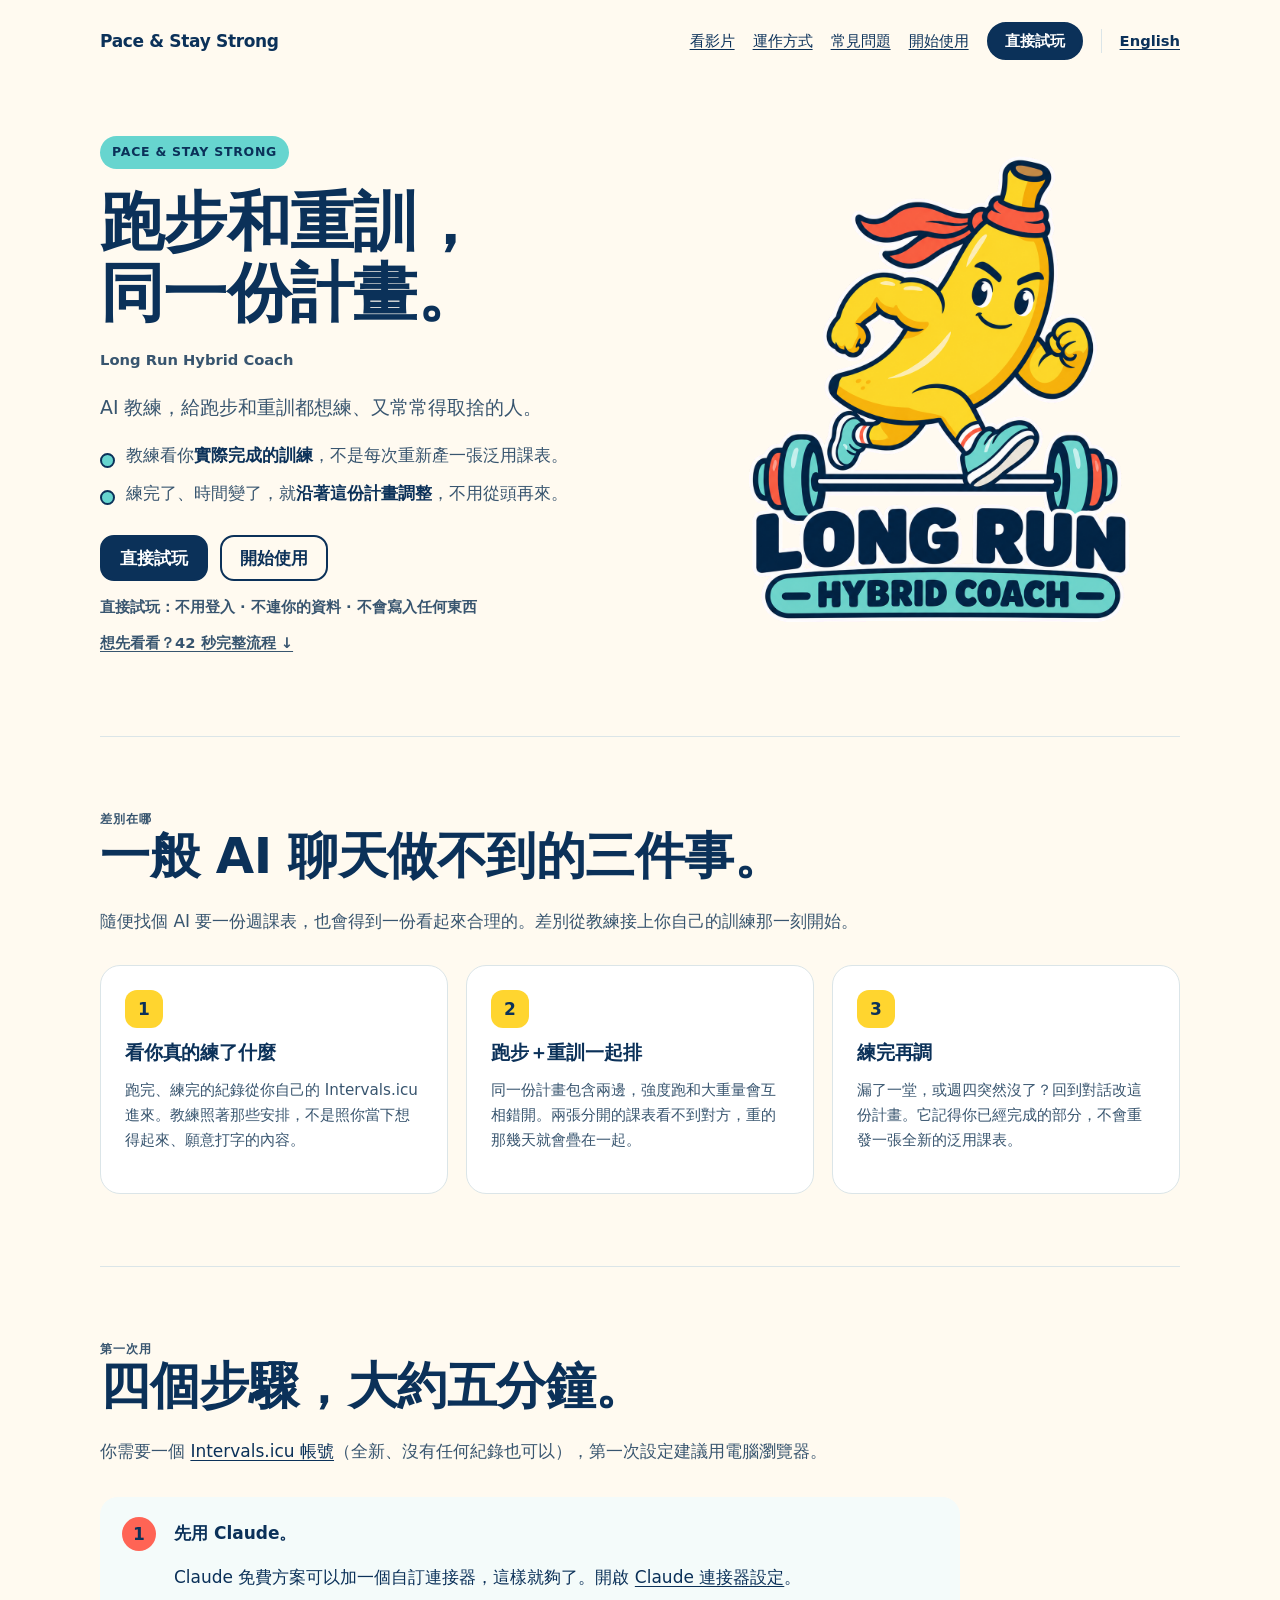
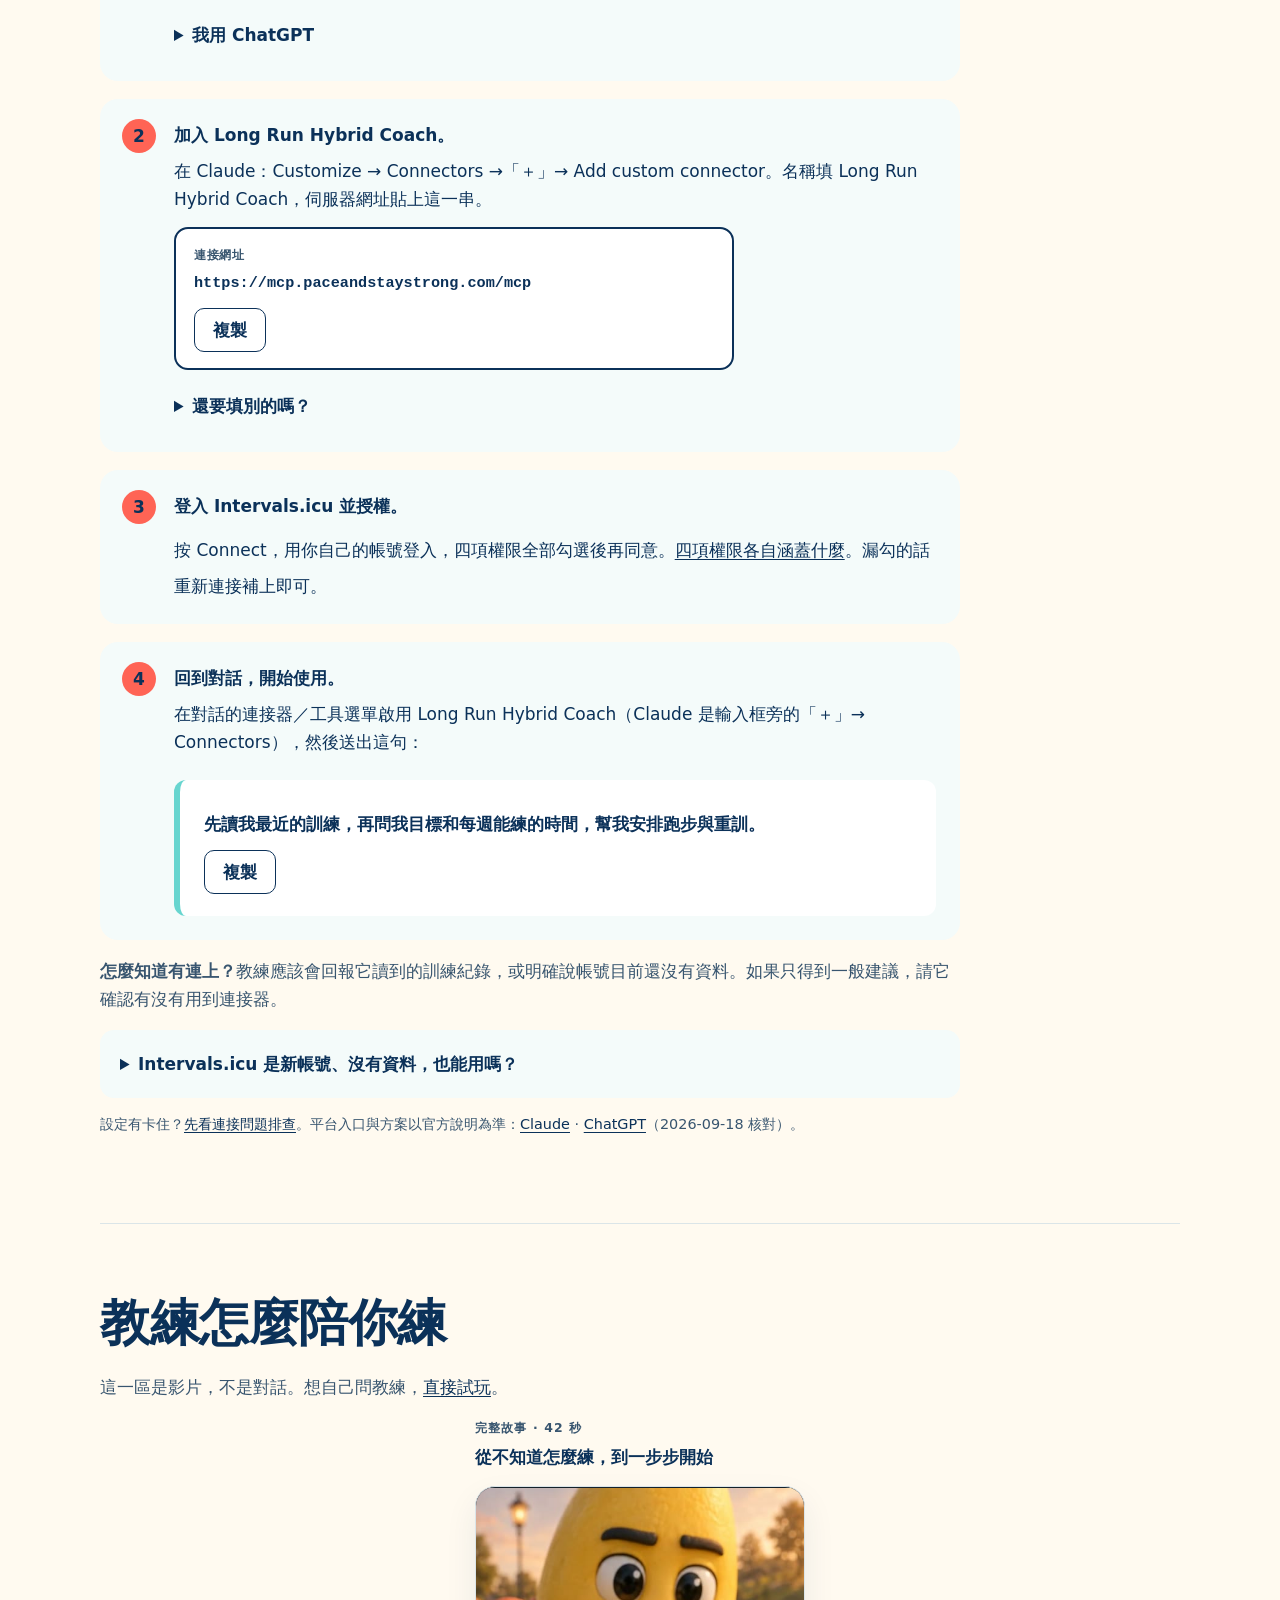
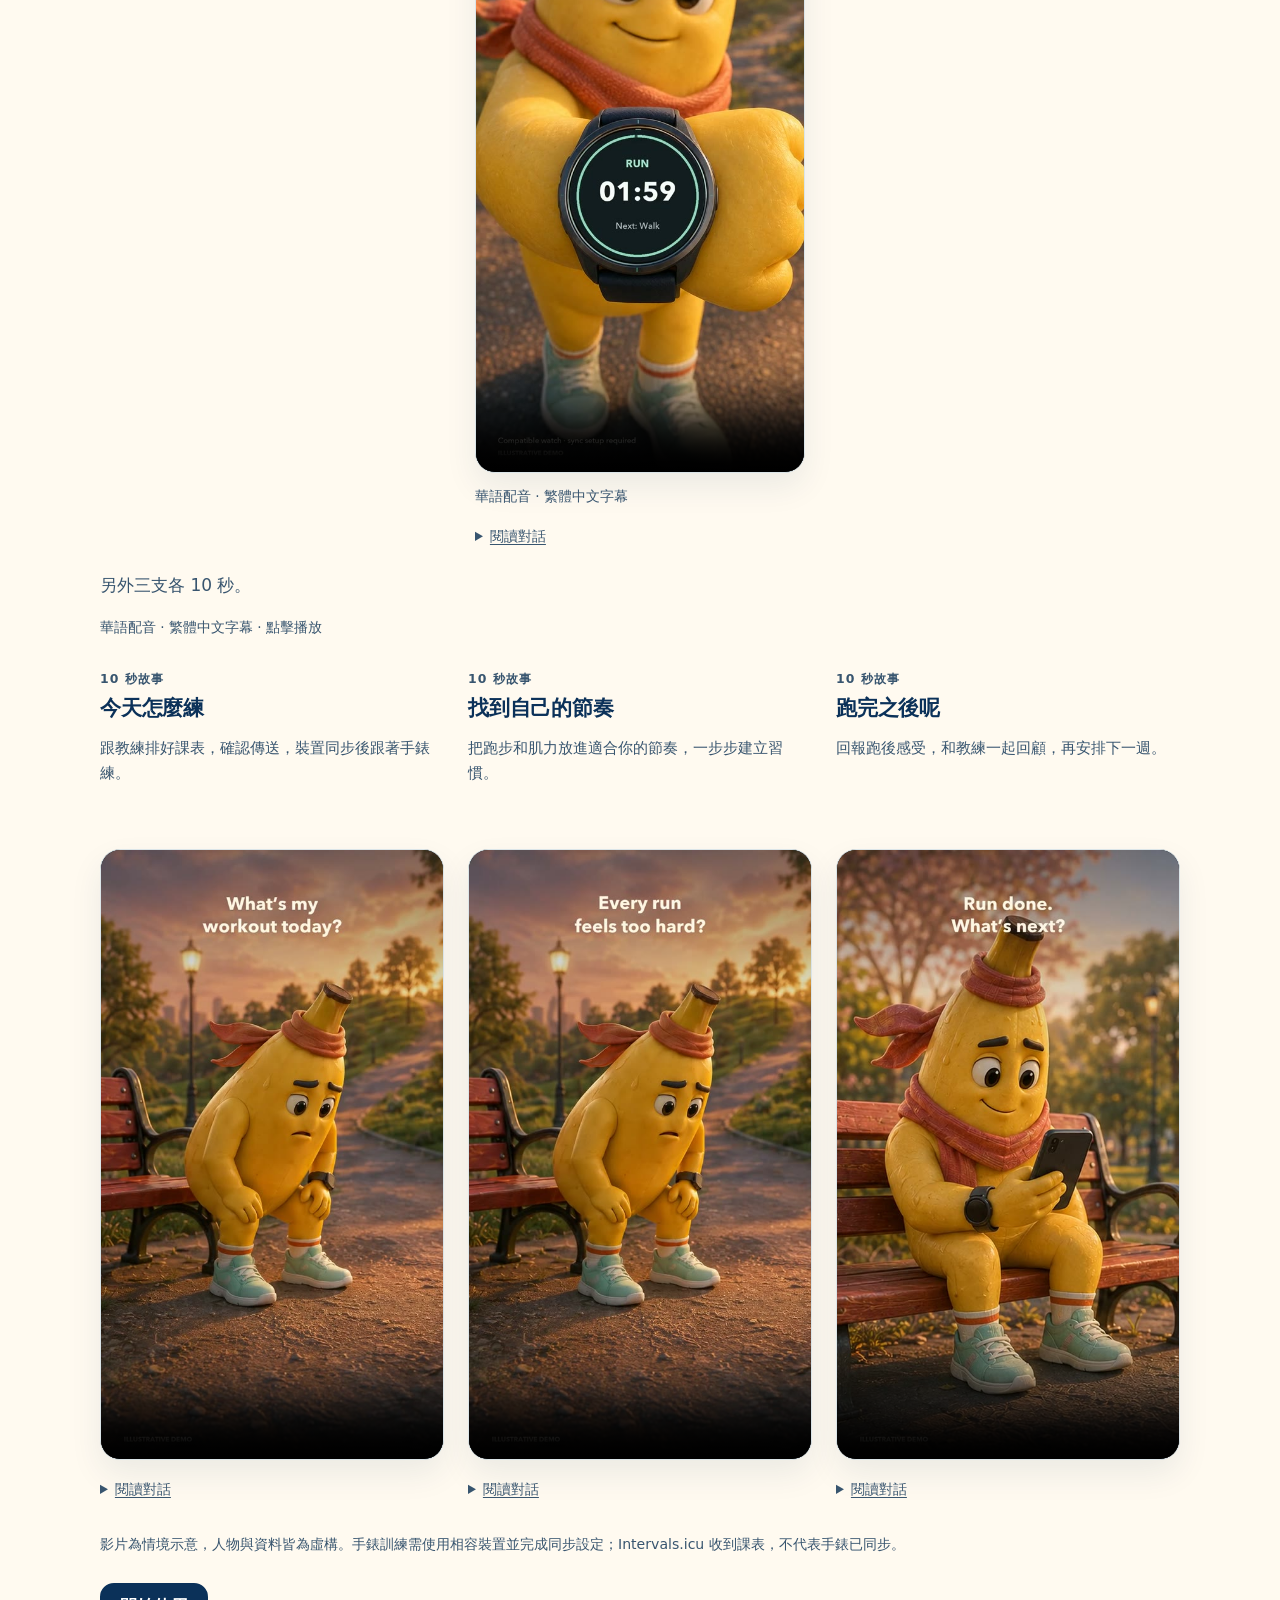
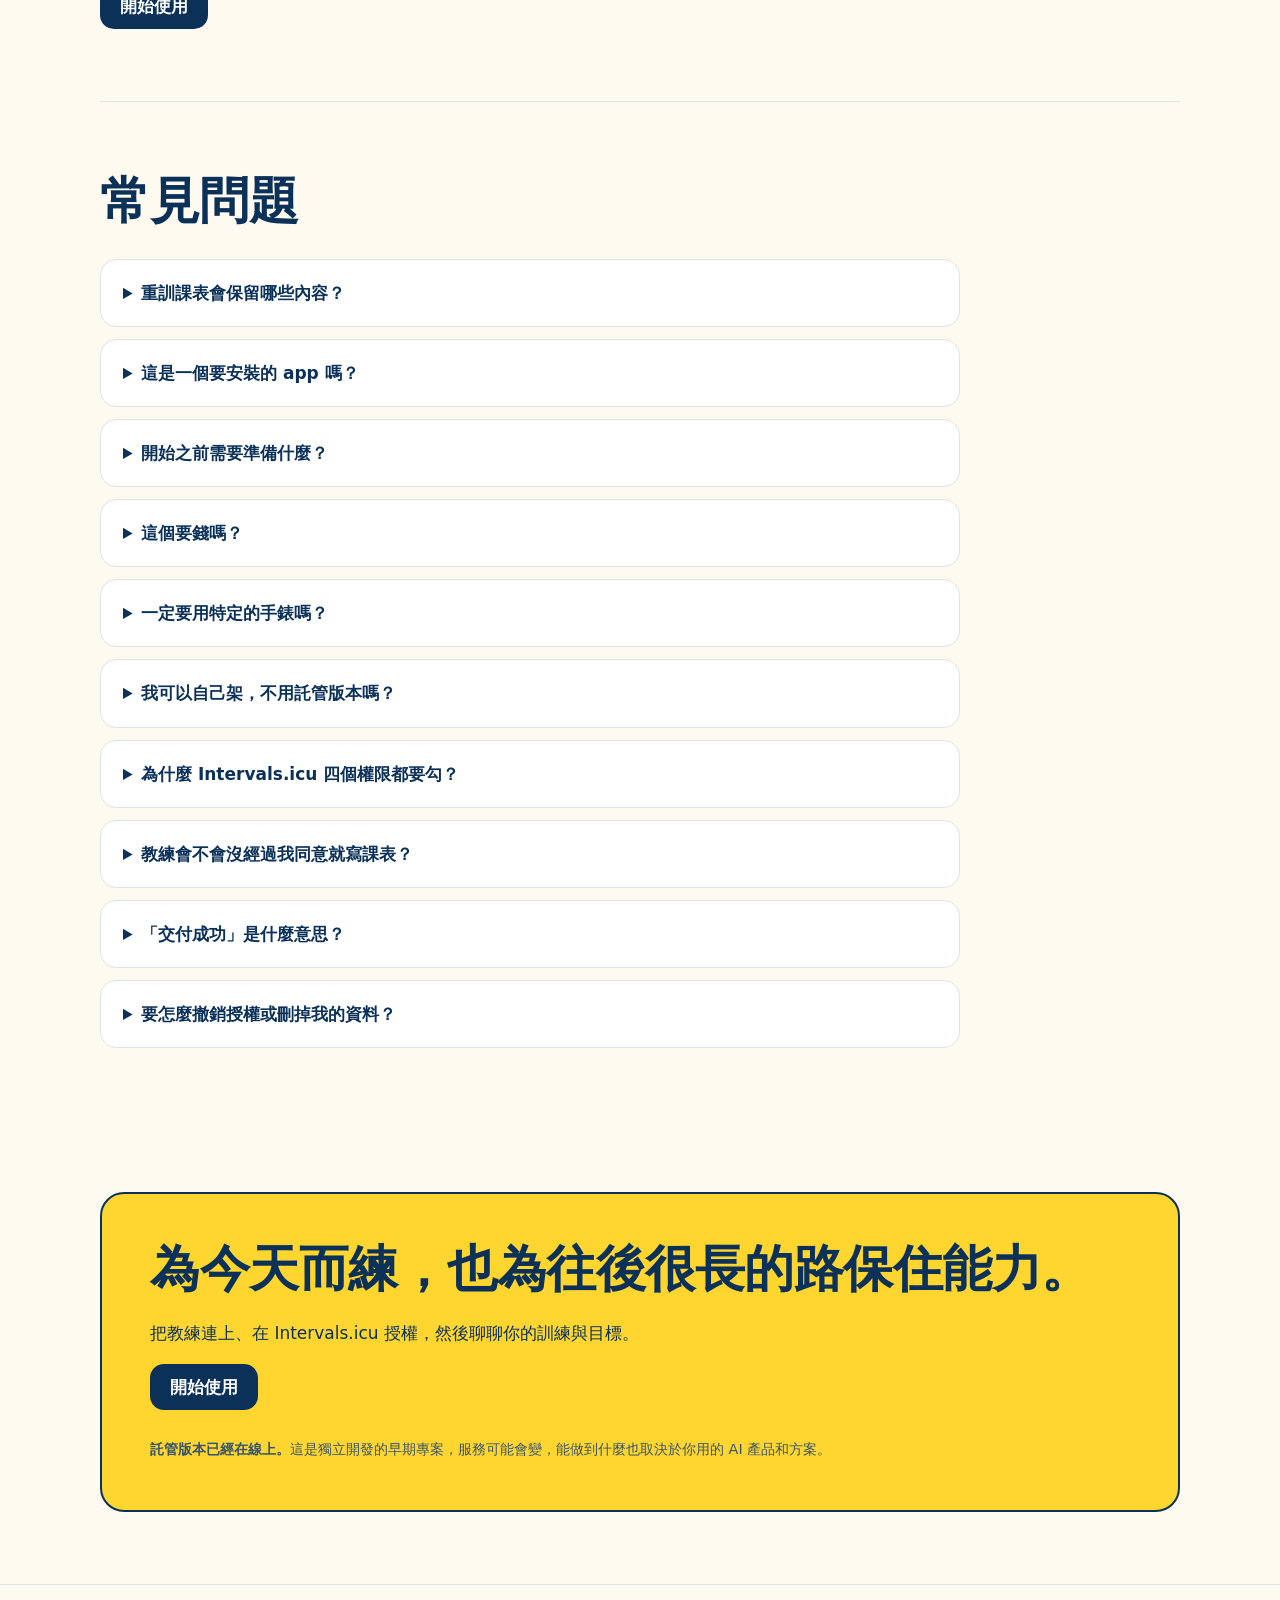
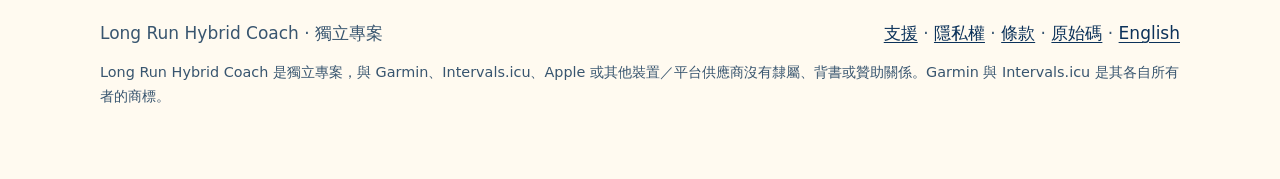
==== zh/index.html @ d611da2a "Put back the three things the trim took out, and stop the h2 echoing the h1 From an independent revi" ====
<!doctype html>
<html lang="zh-Hant">
<head>
  <meta charset="utf-8">
  <meta name="viewport" content="width=device-width, initial-scale=1">
  <title>Long Run Hybrid Coach — 跑步與重訓，練得久一點</title>
  <meta name="description" content="跑步和重訓排在同一份計畫裡，教練看你實際完成的訓練，練完再一起調整。不用登入、不連你的資料，先直接試玩。">
  <meta property="og:title" content="Long Run Hybrid Coach — 跑步＋重訓的自適應 AI 教練">
  <meta property="og:description" content="跑步和重訓排在同一份計畫裡，教練看你實際完成的訓練，練完再一起調整。不用登入、不連你的資料，先直接試玩。">
  <meta property="og:url" content="https://paceandstaystrong.com/zh/">
  <meta property="og:image" content="https://paceandstaystrong.com/assets/long-run-hybrid-coach-logo.png">
  <link rel="alternate" hreflang="zh-Hant" href="https://paceandstaystrong.com/zh/">
  <link rel="alternate" hreflang="en" href="https://paceandstaystrong.com/">
  <link rel="alternate" hreflang="x-default" href="https://paceandstaystrong.com/">
  <link rel="stylesheet" href="../assets/styles.css?v=first-visit-20260917">
  <script src="../assets/media.js" defer></script>
  <script src="../assets/onboarding.js" defer></script>
</head>
<body>
  <div class="wrap">
    <nav class="site-nav" aria-label="主要導覽">
      <a class="brand" href="index.html">Pace &amp; Stay Strong</a>
      <div class="nav-links">
        <a href="#films">看影片</a>
        <a href="#how-it-works">運作方式</a>
        <a href="#what-you-connect">常見問題</a>
        <a href="#setup">開始使用</a>
        <a class="nav-cta" href="demo.html">直接試玩</a>
        <a class="nav-lang" href="../index.html" hreflang="en" lang="en">English</a>
      </div>
    </nav>

    <main>
      <div class="hero">
        <div>
          <span class="eyebrow">Pace &amp; Stay Strong</span>
          <h1>跑步和重訓，<br>同一份計畫。</h1>
          <p class="product-name">Long Run Hybrid Coach</p>
          <p class="lede">AI 教練，給跑步和重訓都想練、又常常得取捨的人。</p>
          <ul class="value-points">
            <li>教練看你<strong>實際完成的訓練</strong>，不是每次重新產一張泛用課表。</li>
            <li>練完了、時間變了，就<strong>沿著這份計畫調整</strong>，不用從頭再來。</li>
          </ul>
          <div class="actions">
            <a class="button" href="demo.html">直接試玩</a>
            <a class="button secondary" href="#setup">開始使用</a>
          </div>
          <p class="trust-line">直接試玩：不用登入 · 不連你的資料 · 不會寫入任何東西</p>
          <p class="button-note"><a class="text-link" href="#full-story">想先看看？42 秒完整流程 ↓</a></p>
        </div>
        <div class="hero-art">
          <img class="hero-logo" src="../assets/long-run-hybrid-coach-logo.png?v=transparent-20260814" width="520" alt="Long Run Hybrid Coach 香蕉運動員標誌">
        </div>
      </div>

      <section id="how-it-works" aria-labelledby="how-title">
        <span class="page-kicker">差別在哪</span>
        <h2 id="how-title">一般 AI 聊天做不到的三件事。</h2>
        <p class="section-copy" id="one-plan">隨便找個 AI 要一份週課表，也會得到一份看起來合理的。差別從教練接上你自己的訓練那一刻開始。</p>
        <div class="grid routine-grid">
          <article class="card"><div class="card-mark">1</div><h3>看你真的練了什麼</h3><p>跑完、練完的紀錄從你自己的 Intervals.icu 進來。教練照著那些安排，不是照你當下想得起來、願意打字的內容。</p></article>
          <article class="card"><div class="card-mark">2</div><h3>跑步＋重訓一起排</h3><p>同一份計畫包含兩邊，強度跑和大重量會互相錯開。兩張分開的課表看不到對方，重的那幾天就會疊在一起。</p></article>
          <article class="card"><div class="card-mark">3</div><h3>練完再調</h3><p>漏了一堂，或週四突然沒了？回到對話改這份計畫。它記得你已經完成的部分，不會重發一張全新的泛用課表。</p></article>
        </div>
      </section>

      <section id="setup" aria-labelledby="setup-title">
        <span class="page-kicker">第一次用</span>
        <h2 id="setup-title">四個步驟，大約五分鐘。</h2>
        <p class="section-copy">你需要一個 <a href="https://intervals.icu">Intervals.icu 帳號</a>（全新、沒有任何紀錄也可以），第一次設定建議用電腦瀏覽器。</p>
        <ol class="steps setup-steps" role="list">
          <li class="step" id="client-options"><strong>先用 Claude。</strong>
            <p>Claude 免費方案可以加一個自訂連接器，這樣就夠了。開啟 <a href="https://claude.ai/customize/connectors">Claude 連接器設定</a>。</p>
            <details class="setup-detail"><summary>我用 ChatGPT</summary><p>完整教練流程目前需要 Business、Enterprise 或 Edu 網頁版，而且工作區要開放自訂 MCP 讀寫。請依 <a href="https://help.openai.com/en/articles/12584461-developer-mode-and-mcp-apps-in-chatgpt">ChatGPT 官方設定說明</a>，透過 Apps／developer mode 新增自訂 app。只有讀取權限無法儲存計畫或傳送課表，個人方案請先用 Claude。</p></details>
          </li>
          <li class="step"><strong>加入 Long Run Hybrid Coach。</strong>
            <p>在 Claude：Customize → Connectors →「＋」→ Add custom connector。名稱填 Long Run Hybrid Coach，伺服器網址貼上這一串。</p>
            <div class="connector-address">
              <span>連接網址</span>
              <code id="connection-url">https://mcp.paceandstaystrong.com/mcp</code>
              <button type="button" class="copy-button" data-copy="connection-url" aria-label="複製連接網址" hidden>複製</button><span class="copy-status" role="status" aria-live="polite"></span>
            </div>
            <details class="setup-detail"><summary>還要填別的嗎？</summary><p>不用。沒有 API key，也不需要填 OAuth 憑證，就只有這串網址。團隊帳號可能要管理員先開放自訂連接器，選項才會出現。</p></details>
          </li>
          <li class="step"><strong>登入 Intervals.icu 並授權。</strong>
            <p>按 Connect，用你自己的帳號登入，四項權限全部勾選後再同意。<a href="#permissions">四項權限各自涵蓋什麼</a>。漏勾的話重新連接補上即可。</p>
          </li>
          <li class="step"><strong>回到對話，開始使用。</strong>
            <p>在對話的連接器／工具選單啟用 Long Run Hybrid Coach（Claude 是輸入框旁的「＋」→ Connectors），然後送出這句：</p>
            <div class="first-message"><p id="first-prompt">先讀我最近的訓練，再問我目標和每週能練的時間，幫我安排跑步與重訓。</p><button type="button" class="copy-button" data-copy="first-prompt" aria-label="複製第一句對話" hidden>複製</button><span class="copy-status" role="status" aria-live="polite"></span></div>
          </li>
        </ol>
        <p class="setup-success"><strong>怎麼知道有連上？</strong>教練應該會回報它讀到的訓練紀錄，或明確說帳號目前還沒有資料。如果只得到一般建議，請它確認有沒有用到連接器。</p>
        <details class="setup-detail empty-account" id="empty-account"><summary>Intervals.icu 是新帳號、沒有資料，也能用嗎？</summary><p>可以。先告訴教練你最近怎麼練、每週有多少時間和想達成什麼，不必先補齊歷史資料。</p><p>之後可在 Intervals.icu 的 Settings 連接支援的裝置或 app。歷史資料能補多少取決於來源；確認紀錄出現在 Intervals.icu 後，再請教練重新讀取。</p></details>
        <p class="fine">設定有卡住？<a href="support.html#connection-help">先看連接問題排查</a>。平台入口與方案以官方說明為準：<a href="https://support.claude.com/en/articles/11175166-get-started-with-custom-connectors-using-remote-mcp">Claude</a> · <a href="https://help.openai.com/en/articles/12584461-developer-mode-and-mcp-apps-in-chatgpt">ChatGPT</a>（2026-09-18 核對）。</p>
      </section>

      <section id="films" aria-labelledby="films-title">
        <h2 id="films-title">教練怎麼陪你練</h2>
        <p class="section-copy">這一區是影片，不是對話。想自己問教練，<a href="demo.html">直接試玩</a>。</p>
        <figure class="hero-film" id="full-story">
          <figcaption><span class="page-kicker">完整故事 · 42 秒</span><strong>從不知道怎麼練，到一步步開始</strong></figcaption>
          <video class="film-player" controls playsinline preload="none" poster="../assets/films/full-story-v1.jpg" width="720" height="1280" aria-label="從不知道怎麼練，到一步步開始">
              <source src="../assets/films/full-story-v1.mp4" type="video/mp4">
              <track kind="captions" src="../assets/films/full-story-v1.en.vtt" srclang="en" label="English">
              <track kind="captions" src="../assets/films/full-story-v1.zh-Hant.vtt" srclang="zh-Hant" label="繁體中文" default>
              <a href="../assets/films/full-story-v1.mp4">下載影片</a>
            </video>
          <p class="film-language">華語配音 · 繁體中文字幕</p>
          <details class="film-transcript"><summary>閱讀對話</summary><ol><li>每次都跑到好累，還是不知道怎麼練。</li><li>我一週能練四天，可以幫我安排嗎？</li><li>可以。參考你最近的訓練，把跑步和肌力搭配好。</li><li>好，幫我存起來。</li><li>存好了。這三堂跑步課，要傳送嗎？</li><li>好，傳送。</li><li>今天，就跟著手錶練。</li><li>這次跑完，還有餘力。</li><li>很好，我們看看下週怎麼調整。</li></ol></details>
        </figure>
        <p class="section-copy">另外三支各 10 秒。</p>
        <p class="film-language">華語配音 · 繁體中文字幕 · 點擊播放</p>
        <div class="film-grid">
          <article class="film-card" aria-labelledby="film-a-title">
            <div class="film-card-heading"><span class="page-kicker">10 秒故事</span><h3 id="film-a-title">今天怎麼練</h3><p>跟教練排好課表，確認傳送，裝置同步後跟著手錶練。</p></div>
            <video class="film-player" controls playsinline preload="none" poster="../assets/films/short-a-v1.jpg" width="720" height="1280" aria-label="今天怎麼練">
              <source src="../assets/films/short-a-v1.mp4" type="video/mp4">
              <track kind="captions" src="../assets/films/short-a-v1.en.vtt" srclang="en" label="English">
              <track kind="captions" src="../assets/films/short-a-v1.zh-Hant.vtt" srclang="zh-Hant" label="繁體中文" default>
              <a href="../assets/films/short-a-v1.mp4">下載影片</a>
            </video>
            <details class="film-transcript"><summary>閱讀對話</summary><ol><li>今天怎麼練？</li><li>我幫你排，跟著手錶練。</li></ol></details>
          </article>
          <article class="film-card" aria-labelledby="film-b-title">
            <div class="film-card-heading"><span class="page-kicker">10 秒故事</span><h3 id="film-b-title">找到自己的節奏</h3><p>把跑步和肌力放進適合你的節奏，一步步建立習慣。</p></div>
            <video class="film-player" controls playsinline preload="none" poster="../assets/films/short-b-v1.jpg" width="720" height="1280" aria-label="找到自己的節奏">
              <source src="../assets/films/short-b-v1.mp4" type="video/mp4">
              <track kind="captions" src="../assets/films/short-b-v1.en.vtt" srclang="en" label="English">
              <track kind="captions" src="../assets/films/short-b-v1.zh-Hant.vtt" srclang="zh-Hant" label="繁體中文" default>
              <a href="../assets/films/short-b-v1.mp4">下載影片</a>
            </video>
            <details class="film-transcript"><summary>閱讀對話</summary><ol><li>每次都跑得好累。</li><li>先找到你的節奏，一步步來。</li></ol></details>
          </article>
          <article class="film-card" aria-labelledby="film-c-title">
            <div class="film-card-heading"><span class="page-kicker">10 秒故事</span><h3 id="film-c-title">跑完之後呢</h3><p>回報跑後感受，和教練一起回顧，再安排下一週。</p></div>
            <video class="film-player" controls playsinline preload="none" poster="../assets/films/short-c-v1.jpg" width="720" height="1280" aria-label="跑完之後呢">
              <source src="../assets/films/short-c-v1.mp4" type="video/mp4">
              <track kind="captions" src="../assets/films/short-c-v1.en.vtt" srclang="en" label="English">
              <track kind="captions" src="../assets/films/short-c-v1.zh-Hant.vtt" srclang="zh-Hant" label="繁體中文" default>
              <a href="../assets/films/short-c-v1.mp4">下載影片</a>
            </video>
            <details class="film-transcript"><summary>閱讀對話</summary><ol><li>跑完了，接下來呢？</li><li>一起回顧，再安排下一週。</li></ol></details>
          </article>
        </div>
        <p class="film-note">影片為情境示意，人物與資料皆為虛構。手錶訓練需使用相容裝置並完成同步設定；Intervals.icu 收到課表，不代表手錶已同步。</p>
        <a class="button" href="#setup">開始使用</a>
      </section>

      <section id="what-you-connect" aria-labelledby="connect-title">
        <h2 id="connect-title">常見問題</h2>
        <div class="faq-list">
          <details><summary>重訓課表會保留哪些內容？</summary><p>計畫可保留動作、組數、次數與重量，之後可在對話裡請教練讀回。Intervals.icu 收到的是課表名稱；不要把日曆或手錶畫面當成完整重訓內容。</p></details>
          <details>
            <summary>這是一個要安裝的 app 嗎？</summary>
            <p>不是。它跑在你和 Claude 或 ChatGPT 的對話裡：連接一次，之後用講的。沒有東西要下載，這裡也不用另外註冊帳號。你的計畫在教練那裡，課表會落到你的 Intervals.icu 日曆。</p>
          </details>
          <details>
            <summary>開始之前需要準備什麼？</summary>
            <p>只是想試試看的話什麼都不用，<a href="demo.html">直接試玩</a>不需要帳號。要讓它讀你自己的訓練，才需要一個 <a href="https://intervals.icu">Intervals.icu 帳號</a>，以及支援連接器的 AI 帳號。第一次建議用 Claude；免費方案可加入一個自訂連接器。ChatGPT 的完整流程目前需要 Business、Enterprise 或 Edu 網頁版及工作區授權。前往<a href="#setup">開始使用</a>。</p>
          </details>
          <details>
            <summary>這個要錢嗎？</summary>
            <p>教練目前免費，沒有付費方案。Intervals.icu 可免費註冊，Claude 也可用免費方案開始；AI 平台本身的使用額度與訂閱費另計。</p>
          </details>
          <details>
            <summary>一定要用特定的手錶嗎？</summary>
            <p>不用，也可以沒有手錶。教練會使用 Intervals.icu 裡的紀錄，以及你在對話裡回報的訓練。</p>
            <p>想跟著手錶練：先確認課表已寫入 Intervals.icu，再用你裝置本身的同步。教練能核對 Intervals.icu 是否收到；手錶有沒有拿到，只有手錶上看得到。</p>
          </details>
          <details>
            <summary>我可以自己架，不用託管版本嗎？</summary>
            <p>可以。自架跑的是完全一樣的產品，用你自己的 Intervals.icu OAuth 憑證和儲存空間。多數人直接用<a href="#setup">開始使用</a>裡的託管網址就好。</p>
          </details>
          <details id="permissions">
            <summary>為什麼 Intervals.icu 四個權限都要勾？</summary>
            <p>四項權限分別用來讀取已完成活動、讀取健康與恢復資料、讀寫訓練日曆，以及讀寫運動員設定。設定寫入只用於你已確認的課表交付：缺少門檻配速時補上，已設定的值不會覆寫。日曆課表仍須你確認後才會寫入。漏勾權限時，重新連接並補齊即可。</p>
          </details>
          <details>
            <summary>教練會不會沒經過我同意就寫課表？</summary>
            <p>不會。每一堂課會先完整顯示給你看，寫進去的就是你確認的那一份。</p>
          </details>
          <details>
            <summary>「交付成功」是什麼意思？</summary>
            <p>交付成功代表 Intervals.icu 已存下這堂課、教練也讀回來核對過。不代表你的手錶已經拿到。</p>
          </details>
          <details>
            <summary>要怎麼撤銷授權或刪掉我的資料？</summary>
            <p><strong>要停掉存取：</strong>到你的 Intervals.icu 設定裡移除這個應用程式，之後的讀寫就停了。Intervals.icu 的授權是給整個應用程式、不是給單一個 AI，所以移除它會一次斷掉你連過的每一個 AI。</p>
            <p><strong>連資料也想刪掉：</strong>刪除要用 email 提出，步驟在<a href="support.html#data-by-email">支援頁</a>。你跟教練說要刪除全部資料，它會把那一頁給你；在你寄信之前，沒有提交，也沒有移除任何東西。先撤銷授權或先寄信都可以，athlete id 一樣找得到帳號。</p>
            <p>不管哪一種，已經寫進 Intervals.icu 日曆的課表都還是你的，要留要刪都可以。更多細節在<a href="support.html">支援頁</a>。</p>
          </details>
        </div>
      </section>

      <section class="final-cta" aria-labelledby="start-title">
        <h2 id="start-title">為今天而練，也為往後很長的路<span class="nowrap">保住能力</span>。</h2>
        <p class="section-copy">把教練連上、在 Intervals.icu 授權，然後聊聊你的訓練與目標。</p>
        <a class="button" href="#setup">開始使用</a>
        <p class="project-status"><strong>託管版本已經在線上。</strong>這是獨立開發的早期專案，服務可能會變，能做到什麼也取決於你用的 AI 產品和方案。</p>
      </section>
    </main>
  </div>

  <footer>
    <div class="wrap footer-row">
      <div>Long Run Hybrid Coach · 獨立專案</div>
      <div><a href="support.html">支援</a> · <a href="privacy.html">隱私權</a> · <a href="terms.html">條款</a> · <a href="https://github.com/atomchung/long-run-hybrid-coach">原始碼</a> · <a href="../index.html" hreflang="en" lang="en">English</a></div>
    </div>
    <div class="wrap"><p class="fine">Long Run Hybrid Coach 是獨立專案，與 Garmin、Intervals.icu、Apple 或其他裝置／平台供應商沒有隸屬、背書或贊助關係。Garmin 與 Intervals.icu 是其各自所有者的商標。</p></div>
  </footer>
</body>
</html>
---- assets/styles.css ----
:root {
  --ink: #0b3159;
  --ink-soft: #38556f;
  --aqua: #67d5cf;
  --coral: #ff6455;
  --banana: #ffd52f;
  --cream: #fffaf0;
  --paper: #ffffff;
  --line: #dbe5e8;
  --panel: #f4fbfa;
}

* { box-sizing: border-box; }

html { scroll-behavior: smooth; }

body {
  margin: 0;
  color: var(--ink);
  background: var(--cream);
  font: 17px/1.65 ui-rounded, "Arial Rounded MT Bold", Inter, ui-sans-serif,
    system-ui, -apple-system, BlinkMacSystemFont, "Segoe UI", sans-serif;
}

/* Traditional Chinese pages. The stack above leads with Western display faces
   (ui-rounded, Arial Rounded MT Bold, Inter) that carry no CJK glyphs, so zh copy
   would fall back to an arbitrary OS face. No external font is loaded. */
html[lang="zh-Hant"] body {
  font-family: "PingFang TC", "Heiti TC", "Microsoft JhengHei", "Noto Sans TC",
    ui-rounded, "Arial Rounded MT Bold", Inter, ui-sans-serif, system-ui,
    -apple-system, BlinkMacSystemFont, "Segoe UI", sans-serif;
}
html[lang="zh-Hant"] h1,
html[lang="zh-Hant"] h2,
html[lang="zh-Hant"] h3 { letter-spacing: -0.01em; }

a { color: var(--ink); text-underline-offset: 3px; }
a:hover { color: #14588d; }
a:focus-visible {
  outline: 3px solid var(--coral);
  outline-offset: 4px;
  border-radius: 4px;
}

.wrap { width: min(1080px, calc(100% - 40px)); margin: 0 auto; }

.site-nav {
  display: flex;
  align-items: center;
  justify-content: space-between;
  gap: 24px;
  padding: 22px 0;
}

.brand { font-weight: 900; text-decoration: none; letter-spacing: -0.02em; }
.nav-links { display: flex; flex-wrap: wrap; align-items: center; gap: 18px; font-size: 0.92rem; }

.nav-cta {
  display: inline-flex;
  align-items: center;
  min-height: 38px;
  padding: 0 16px;
  border: 2px solid var(--ink);
  border-radius: 999px;
  color: var(--paper);
  background: var(--ink);
  font-weight: 900;
  text-decoration: none;
}
.nav-cta:hover { color: var(--paper); background: #14588d; border-color: #14588d; }
.nav-cta[aria-current="page"] { color: var(--ink); background: var(--banana); }

.nav-lang {
  padding-left: 18px;
  border-left: 1px solid var(--line);
  font-weight: 700;
}

.hero {
  display: grid;
  grid-template-columns: minmax(0, 1.05fr) minmax(300px, 0.95fr);
  align-items: center;
  gap: clamp(28px, 6vw, 72px);
  padding: 54px 0 80px;
}

.hero-logo {
  width: min(100%, 520px);
  aspect-ratio: 1;
  object-fit: contain;
  border-radius: 30px;
}

.eyebrow {
  display: inline-flex;
  padding: 6px 12px;
  border-radius: 999px;
  color: var(--ink);
  background: var(--aqua);
  font-size: 0.78rem;
  font-weight: 900;
  letter-spacing: 0.06em;
  text-transform: uppercase;
}

.page-kicker {
  display: block;
  color: var(--ink-soft);
  font-size: 0.78rem;
  font-weight: 900;
  letter-spacing: 0.09em;
  text-transform: uppercase;
}

h1, h2, h3 { line-height: 1.12; letter-spacing: -0.035em; text-wrap: balance; }

/* Chinese has no word boundaries, so a heading will break mid-term unless the
   term is marked. Wrap the units that must stay whole, not the whole heading —
   a nowrap heading overflows instead of wrapping. */
.nowrap { white-space: nowrap; }
h1 { margin: 18px 0; font-size: clamp(2.6rem, 5vw, 4.6rem); }
h2 { margin: 0 0 22px; font-size: clamp(1.8rem, 4vw, 3.1rem); }
h3 { margin: 0 0 10px; font-size: 1.18rem; }

.lede { max-width: 620px; color: var(--ink-soft); font-size: 1.18rem; }
.actions { display: flex; flex-wrap: wrap; gap: 12px; margin-top: 28px; }

.button {
  display: inline-flex;
  align-items: center;
  justify-content: center;
  min-height: 46px;
  padding: 0 18px;
  border: 2px solid var(--ink);
  border-radius: 14px;
  color: var(--paper);
  background: var(--ink);
  font-weight: 900;
  text-decoration: none;
}

.button.secondary { color: var(--ink); background: transparent; }
.button-note { margin: 12px 0 0; color: var(--ink-soft); font-size: 0.92rem; }
.text-link { color: var(--ink-soft); font-weight: 700; }

section { padding: 72px 0; border-top: 1px solid var(--line); }
.section-copy { max-width: 760px; color: var(--ink-soft); }

.grid {
  display: grid;
  grid-template-columns: repeat(3, minmax(0, 1fr));
  gap: 18px;
  margin-top: 30px;
}

.card {
  min-height: 210px;
  padding: 24px;
  border: 1px solid var(--line);
  border-radius: 20px;
  background: var(--paper);
}

.card-mark {
  display: grid;
  place-items: center;
  width: 38px;
  height: 38px;
  margin-bottom: 20px;
  border-radius: 12px;
  background: var(--banana);
  font-weight: 900;
}


.signpost {
  display: grid;
  grid-template-columns: minmax(0, 1fr) auto;
  align-items: center;
  gap: 24px;
  max-width: 860px;
  margin-top: 34px;
  padding: 28px 30px;
  border: 2px solid var(--ink);
  border-radius: 22px;
  background: var(--panel);
}
.signpost h3 { margin: 6px 0 8px; font-size: 1.35rem; }
.signpost p { margin: 0; color: var(--ink-soft); }
.signpost .page-kicker { color: var(--coral); }

.proof {
  max-width: 820px;
  margin-top: 24px;
  padding: 22px 24px;
  border-left: 6px solid var(--banana);
  border-radius: 12px;
  background: var(--paper);
}

.proof p { margin: 6px 0 0; color: var(--ink-soft); }

.steps { counter-reset: steps; display: grid; gap: 18px; margin-top: 32px; }
.step {
  position: relative;
  padding: 22px 24px 22px 74px;
  border-radius: 18px;
  background: var(--panel);
}
.step::before {
  counter-increment: steps;
  content: counter(steps);
  position: absolute;
  left: 22px;
  top: 20px;
  display: grid;
  place-items: center;
  width: 34px;
  height: 34px;
  border-radius: 50%;
  color: var(--ink);
  background: var(--coral);
  font-weight: 900;
}

.flow-wrap { margin: 34px 0 6px; }
.flow { display: block; width: min(100%, 560px); height: auto; }

.flow-node rect {
  fill: var(--paper);
  stroke: var(--line);
  stroke-width: 1.5;
}
.flow-node text {
  fill: var(--ink);
  font-size: 17px;
  font-weight: 700;
  text-anchor: middle;
  dominant-baseline: middle;
}

.flow-node.is-gate rect { fill: var(--banana); stroke: var(--ink); stroke-width: 2.5; }
.flow-node.is-gate text { font-size: 19px; font-weight: 900; }
.flow-node.is-verify rect { fill: var(--aqua); }

.flow-arrow path { fill: var(--ink-soft); stroke: var(--ink-soft); stroke-width: 2; }
.flow-arrow path:last-child { stroke: none; }

.flow-caption {
  fill: var(--ink);
  font-size: 14px;
  font-weight: 900;
  text-anchor: middle;
}

.boundaries {
  display: grid;
  grid-template-columns: repeat(2, minmax(0, 1fr));
  gap: 18px;
  margin-top: 30px;
}

.boundary {
  padding: 24px;
  border: 1px solid var(--line);
  border-radius: 18px;
  background: var(--paper);
}

.boundary span {
  display: block;
  margin-bottom: 8px;
  color: var(--coral);
  font-size: 0.78rem;
  font-weight: 900;
  letter-spacing: 0.07em;
  text-transform: uppercase;
}

.boundary strong { display: block; font-size: 1.08rem; }
.boundary p { margin: 8px 0 0; color: var(--ink-soft); }

.faq-list { display: grid; gap: 12px; max-width: 860px; margin-top: 30px; }
.faq-list details {
  border: 1px solid var(--line);
  border-radius: 16px;
  background: var(--paper);
}
.faq-list summary {
  padding: 19px 22px;
  cursor: pointer;
  font-weight: 900;
}
.faq-list details[open] summary { padding-bottom: 10px; }
.faq-list p { margin: 0; padding: 0 22px 20px; color: var(--ink-soft); }

.final-cta {
  margin: 72px 0;
  padding: 48px;
  border: 2px solid var(--ink);
  border-radius: 24px;
  background: var(--banana);
}
.final-cta .section-copy { color: var(--ink); }
.project-status { margin: 28px 0 0; color: var(--ink-soft); font-size: 0.9rem; }

.notice {
  padding: 24px;
  border-left: 6px solid var(--coral);
  border-radius: 12px;
  background: var(--paper);
}

.start-page { width: min(960px, 100%); padding-bottom: 80px; }
.start-header { max-width: 760px; padding: 56px 0 48px; }
.start-header h1 { max-width: 760px; }
.start-page .connect-section { padding-top: 48px; }

.start-connect-layout {
  display: grid;
  grid-template-columns: minmax(0, 1fr) minmax(240px, 0.42fr);
  align-items: start;
  gap: clamp(24px, 4vw, 44px);
}

.start-art { text-align: center; }
.start-art img {
  display: block;
  width: min(100%, 300px);
  height: auto;
  margin: 0 auto;
}

.setup-steps { padding: 0; list-style: none; }
.setup-steps .step { padding-bottom: 24px; }
.setup-steps .step p { margin: 8px 0 0; }

.connector-address {
  margin-top: 16px;
  padding: 16px 18px;
  border: 2px solid var(--ink);
  border-radius: 14px;
  background: var(--paper);
  max-width: 560px;
  margin: 14px 0 0;
}

.connector-address span {
  display: block;
  margin-bottom: 5px;
  color: var(--ink-soft);
  font-size: 0.78rem;
  font-weight: 900;
  letter-spacing: 0.06em;
  text-transform: uppercase;
}

.connector-address code {
  display: block;
  overflow-wrap: anywhere;
  font-family: ui-monospace, SFMono-Regular, Menlo, Consolas, monospace;
  font-size: 0.95rem;
  font-weight: 700;
}

.first-message {
  margin: 24px 0 0;
  padding: 22px 24px;
  border-left: 6px solid var(--aqua);
  border-radius: 12px;
  background: var(--paper);
  color: var(--ink);
  font-weight: 700;
}

.legal { width: min(760px, calc(100% - 40px)); margin: 0 auto; padding: 32px 0 80px; }
.legal-nav {
  display: flex;
  justify-content: space-between;
  flex-wrap: wrap;
  gap: 14px;
  font-size: 0.92rem;
}
.legal-nav .nav-lang { padding-left: 0; border-left: 0; }
.lang-note {
  margin: 26px 0 0;
  padding: 18px 20px;
  border-left: 6px solid var(--aqua);
  border-radius: 12px;
  background: var(--paper);
  color: var(--ink-soft);
  font-size: 0.95rem;
}
.lang-note strong { color: var(--ink); }
.legal header { padding: 44px 0 18px; }
.legal h1 { font-size: clamp(2.3rem, 6vw, 4rem); }
.legal h2 { margin-top: 44px; font-size: 1.4rem; }
.legal table { width: 100%; border-collapse: collapse; }
.legal th, .legal td { padding: 13px; border-bottom: 1px solid var(--line); text-align: left; vertical-align: top; }
.legal th { width: 32%; }
.meta, .fine { color: var(--ink-soft); font-size: 0.9rem; }

footer { padding: 34px 0 56px; border-top: 1px solid var(--line); color: var(--ink-soft); }
.footer-row { display: flex; justify-content: space-between; flex-wrap: wrap; gap: 20px; }

@media (max-width: 780px) {
  .hero { grid-template-columns: 1fr; padding-top: 28px; }
  .hero-art { text-align: center; }
  .hero-logo { width: min(72vw, 360px); }
  .grid { grid-template-columns: 1fr; }
  .boundaries { grid-template-columns: 1fr; }
  .start-connect-layout { grid-template-columns: 1fr; }
  .signpost { grid-template-columns: 1fr; }
  .start-art img { width: min(76vw, 280px); }
  .site-nav { align-items: flex-start; }
}

@media (max-width: 520px) {
  .wrap { width: min(100% - 28px, 1080px); }
  .site-nav { flex-direction: column; gap: 12px; }
  .nav-links { gap: 10px 16px; }
  .nav-lang { padding-left: 0; border-left: 0; }
  .hero { padding-bottom: 56px; }
  .start-header { padding: 40px 0 34px; }
  .start-page .connect-section { padding-top: 38px; }
  .start-page { padding-bottom: 56px; }
  .final-cta { margin: 48px 0; padding: 30px 22px; }
  .flow-node text { font-size: 24px; }
  .flow-node.is-gate text { font-size: 26px; }
  .flow-caption { font-size: 20px; }
  .step { padding: 64px 18px 20px; }
  .step::before { left: 18px; top: 18px; }
}

@media (prefers-reduced-motion: reduce) {
  html { scroll-behavior: auto; }
}

/* Native players retain keyboard, caption, fullscreen and mobile playback controls. */
.hero-film { width: min(100%, 330px); margin: 0 auto; scroll-margin-top: 24px; }
.hero-film figcaption { margin: 0 0 14px; }
.hero-film figcaption strong { display: block; margin-top: 5px; font-size: 1.06rem; }
.film-player { display: block; width: 100%; height: auto; aspect-ratio: 9 / 16; border: 1px solid var(--line); border-radius: 20px; background: #142029; box-shadow: 0 14px 32px #0b315914; }
.film-player:focus-visible, .film-transcript summary:focus-visible { outline: 3px solid var(--coral); outline-offset: 4px; }
.film-player::cue { font-family: system-ui, sans-serif; color: white; background: #102029d9; }
.film-language { margin: 12px 0; color: var(--ink-soft); font-size: .85rem; }
#films { scroll-margin-top: 24px; }
.film-grid { display: grid; grid-template-columns: repeat(3, minmax(0, 1fr)); gap: 24px; margin: 30px 0 24px; align-items: start; }
.film-card { min-width: 0; }
.film-card-heading { min-height: 180px; }
.film-card-heading h3 { margin-top: 8px; font-size: 1.3rem; }
.film-card-heading p { color: var(--ink-soft); font-size: .95rem; }
.film-transcript { margin-top: 12px; color: var(--ink-soft); font-size: .88rem; }
.film-transcript summary { cursor: pointer; padding: 6px 0; text-decoration: underline; text-underline-offset: 3px; }
.film-transcript ol { padding-left: 22px; }
.film-transcript li { margin-bottom: 7px; }
.film-note { max-width: 820px; margin: 26px 0; color: var(--ink-soft); font-size: .88rem; }
@media (max-width: 780px) {
  .film-grid { grid-template-columns: 1fr; gap: 38px; }
  .film-card { width: min(100%, 380px); margin-inline: auto; }
  .film-card-heading { min-height: 0; }
  .hero-film { width: min(100%, 330px); }
}

.product-name { margin: 0 0 20px; font-size: .92rem; font-weight: 700; color: var(--ink-soft); }

/* Onboarding follows the product story before the optional film gallery. */
#setup, #how-it-works, #what-you-connect, #client-options, #permissions { scroll-margin-top: 24px; }
.routine-grid .card { min-height: 0; }
.routine-grid .card-mark { margin-bottom: 14px; }
.routine-grid p { font-size: .95rem; color: var(--ink-soft); }
.setup-steps { max-width: 860px; }
.setup-steps p > a { display: inline-flex; align-items: center; min-height: 44px; }
.setup-detail { margin-top: 14px; }
.setup-detail summary { cursor: pointer; padding: 8px 0; font-weight: 700; }
.empty-account { max-width: 860px; padding: 12px 20px; background: var(--panel); border-radius: 14px; }
.first-message { max-width: 860px; }
.first-message p { margin: 8px 0; }
.setup-success { max-width: 860px; color: var(--ink-soft); }
.copy-button { min-height: 44px; padding: 7px 18px; margin-top: 12px; border: 1px solid var(--ink); border-radius: 10px; background: var(--paper); color: var(--ink); cursor: pointer; font: inherit; font-weight: 700; }
.copy-button:hover { background: var(--panel); }
.copy-button:focus-visible, summary:focus-visible { outline: 3px solid var(--coral); outline-offset: 4px; }
.copy-status { display: inline; margin-left: 12px; font-size: .88rem; font-weight: 400; }
.connector-address .copy-status { display: inline; text-transform: none; letter-spacing: normal; font-size: .88rem; font-weight: 400; }
.connection-help { padding: 20px 24px; border: 1px solid var(--line); background: var(--panel); border-radius: 18px; }
.legal .connection-help h2 { margin-top: 0; }
.connection-help li { margin-bottom: 12px; }
@media (max-width: 520px) {
  .hero { padding-top: 22px; gap: 36px; }
  .hero .lede { font-size: 1.04rem; }
  .hero .product-name { margin-bottom: 12px; }
  .hero .actions { margin-top: 20px; }
  section { padding: 48px 0; }
}

/* The hero's three claims. A first visitor reads these before any button, so they are
   list items rather than paragraphs: three lines that can be scanned, not a block that
   has to be read. */
.value-points {
  max-width: 620px;
  margin: 18px 0 0;
  padding: 0;
  list-style: none;
  display: grid;
  gap: 10px;
  color: var(--ink-soft);
  font-size: 1.04rem;
}
.value-points li { padding-left: 26px; position: relative; }
.value-points li::before {
  content: "";
  position: absolute;
  left: 0;
  top: 0.62em;
  width: 11px;
  height: 11px;
  border-radius: 50%;
  background: var(--aqua);
  border: 2px solid var(--ink);
}
.value-points strong { color: var(--ink); }

/* Sits directly under the buttons and answers the question the primary button raises:
   what does pressing it cost me. Short enough to read in one glance, or it is not doing
   its job. */
.trust-line { margin: 14px 0 0; color: var(--ink-soft); font-size: 0.92rem; font-weight: 700; }

@media (max-width: 520px) {
  .value-points { font-size: 0.98rem; gap: 8px; }
}
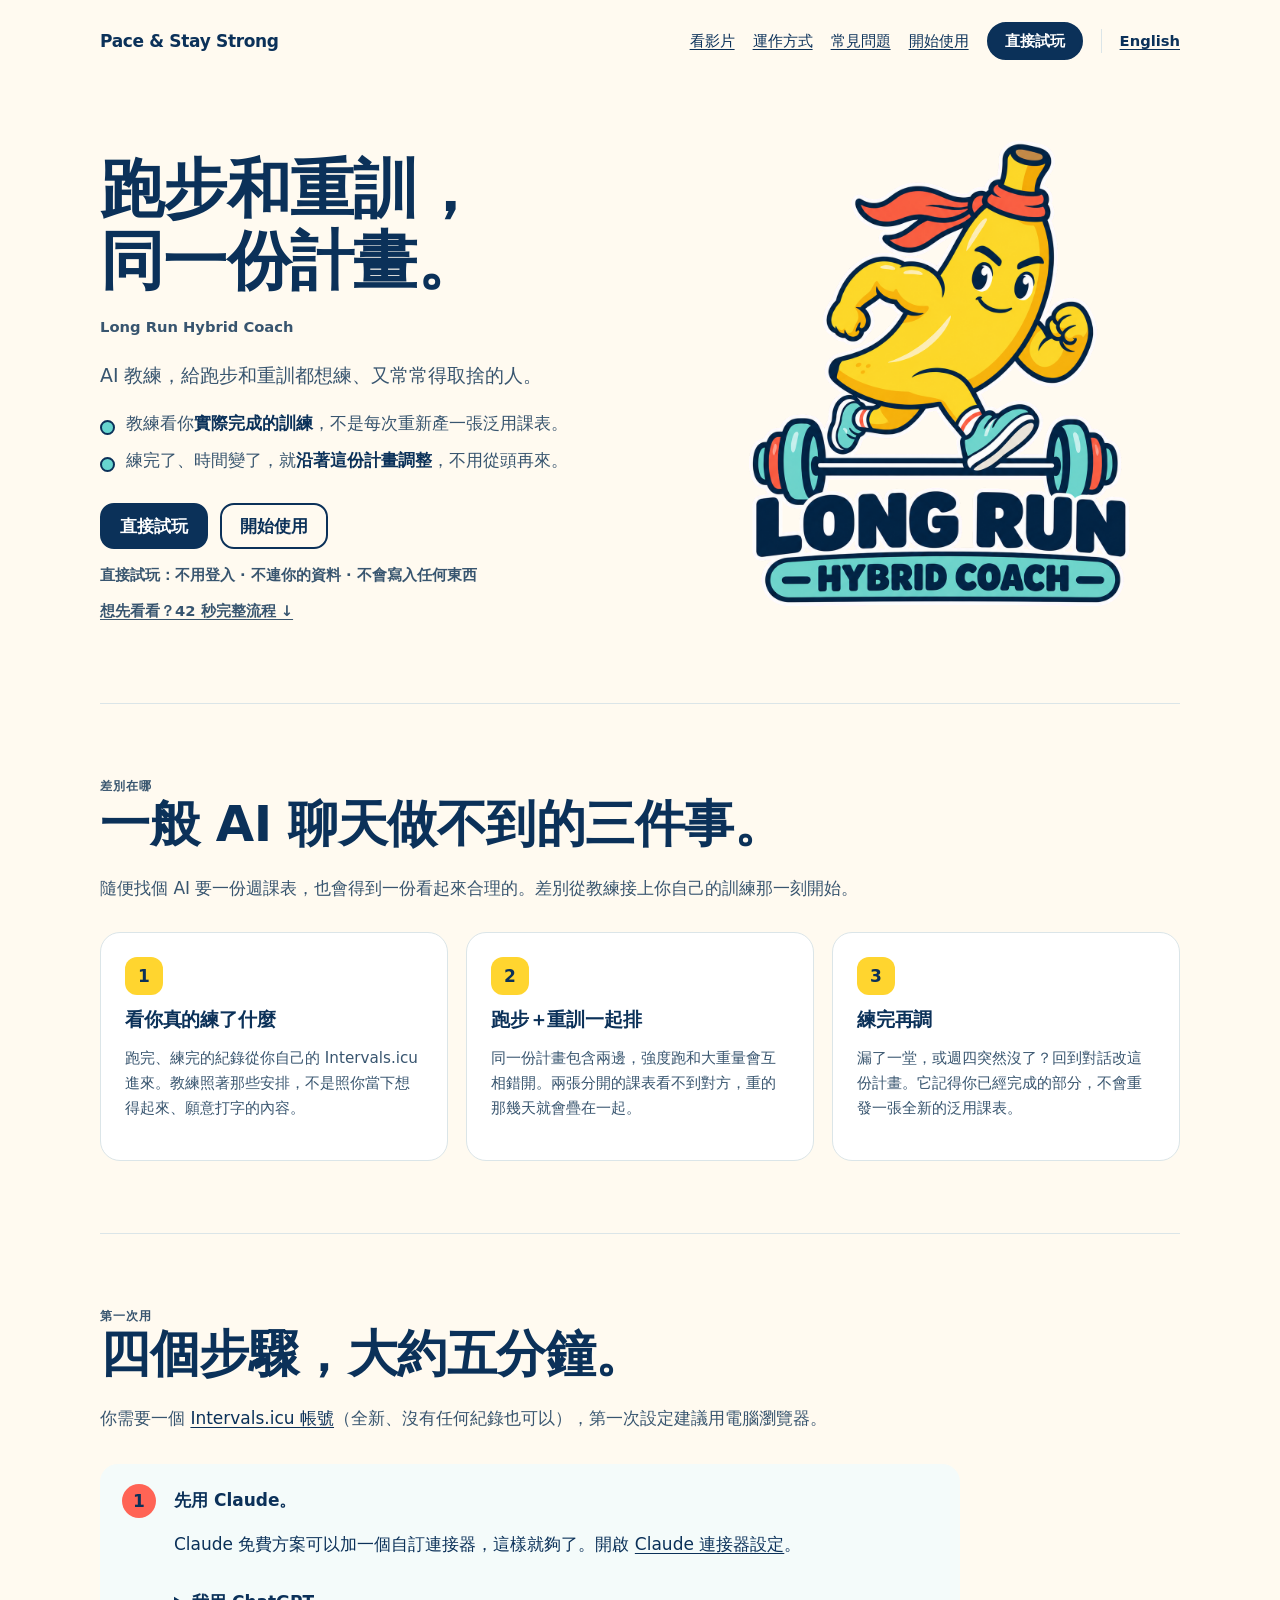
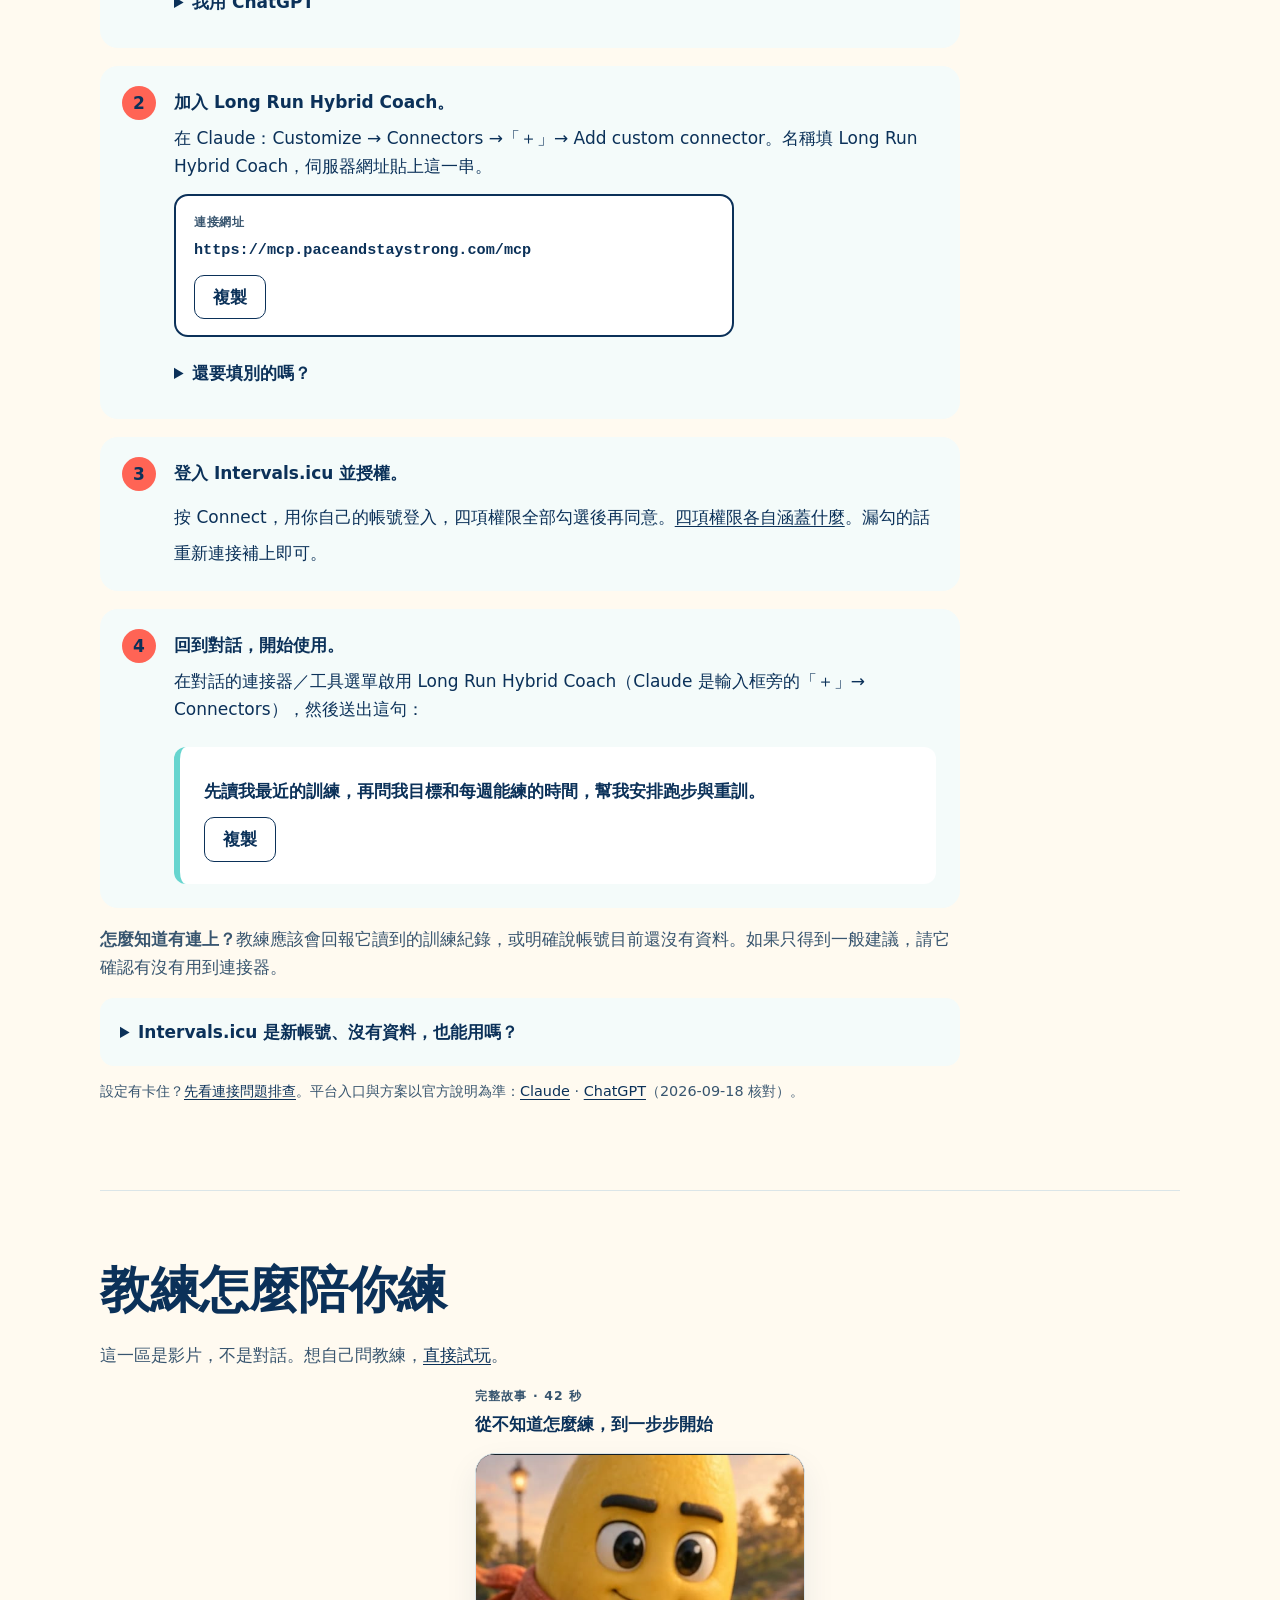
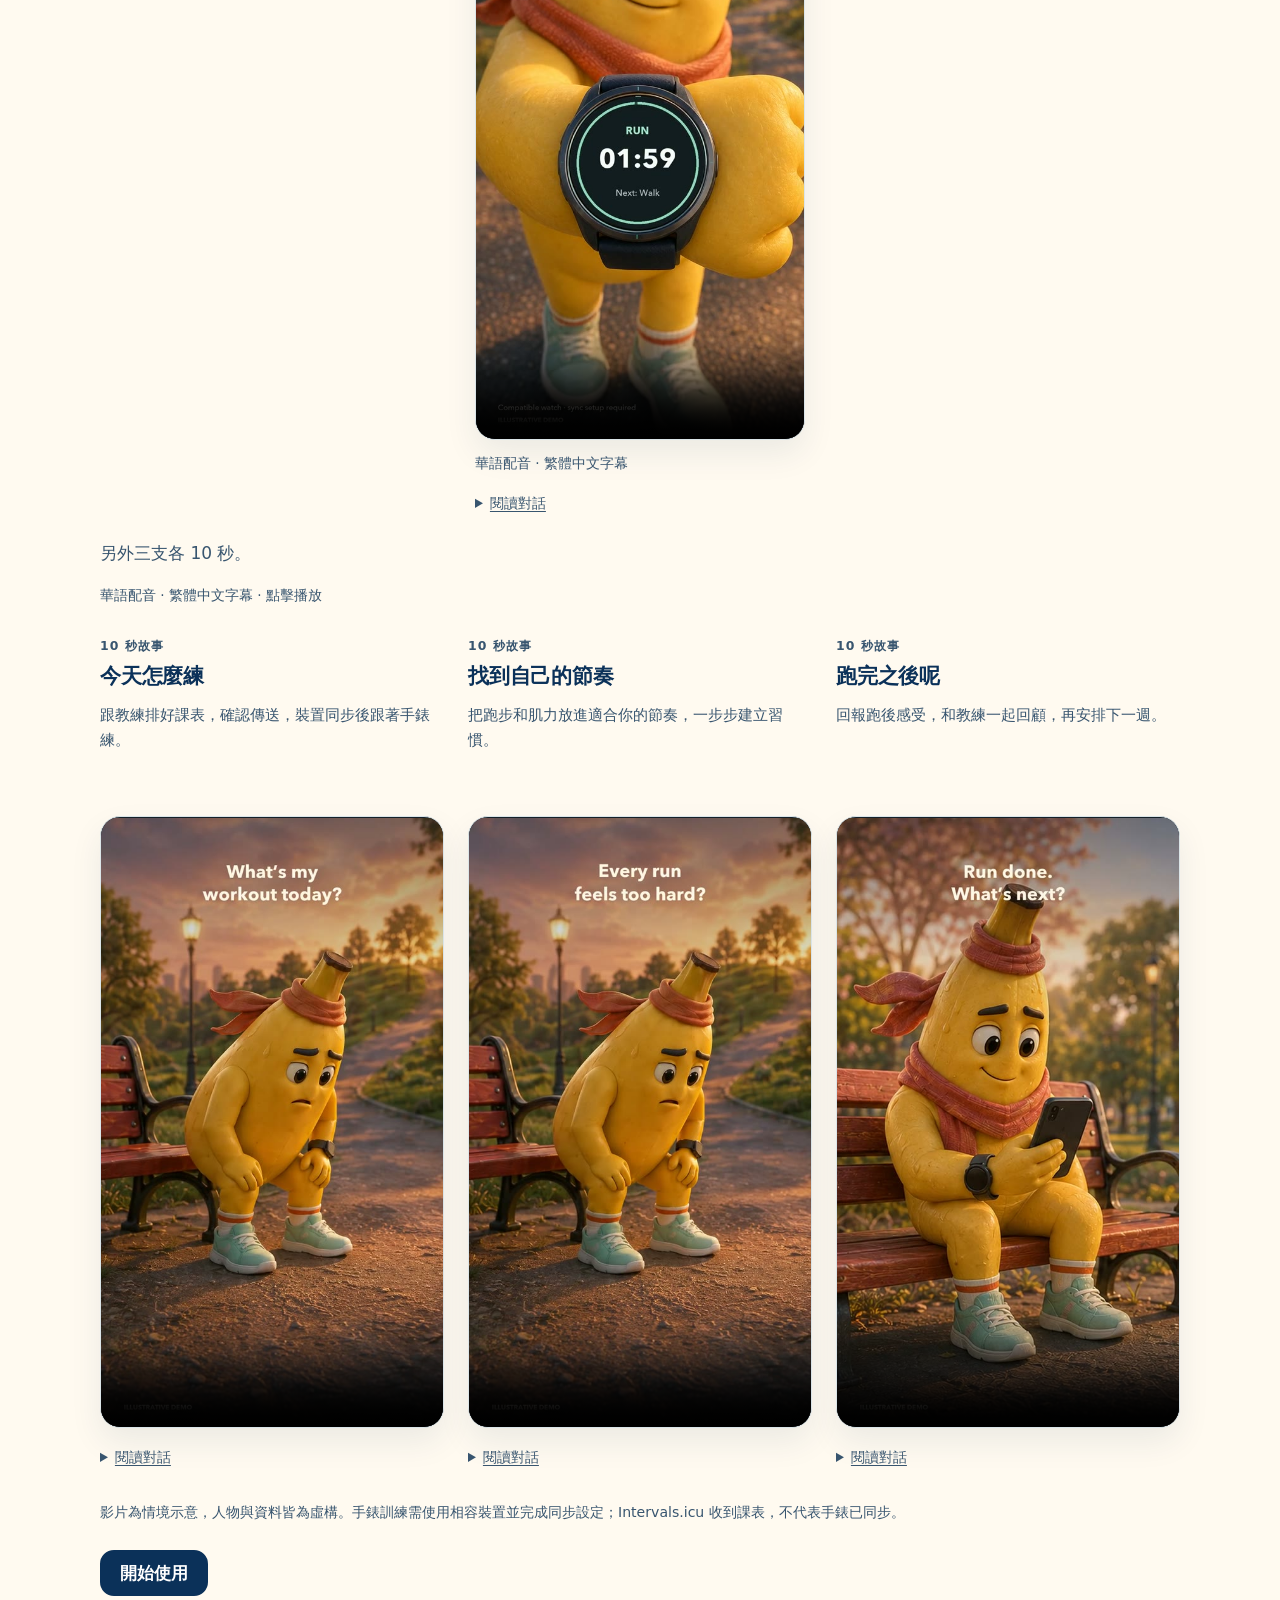
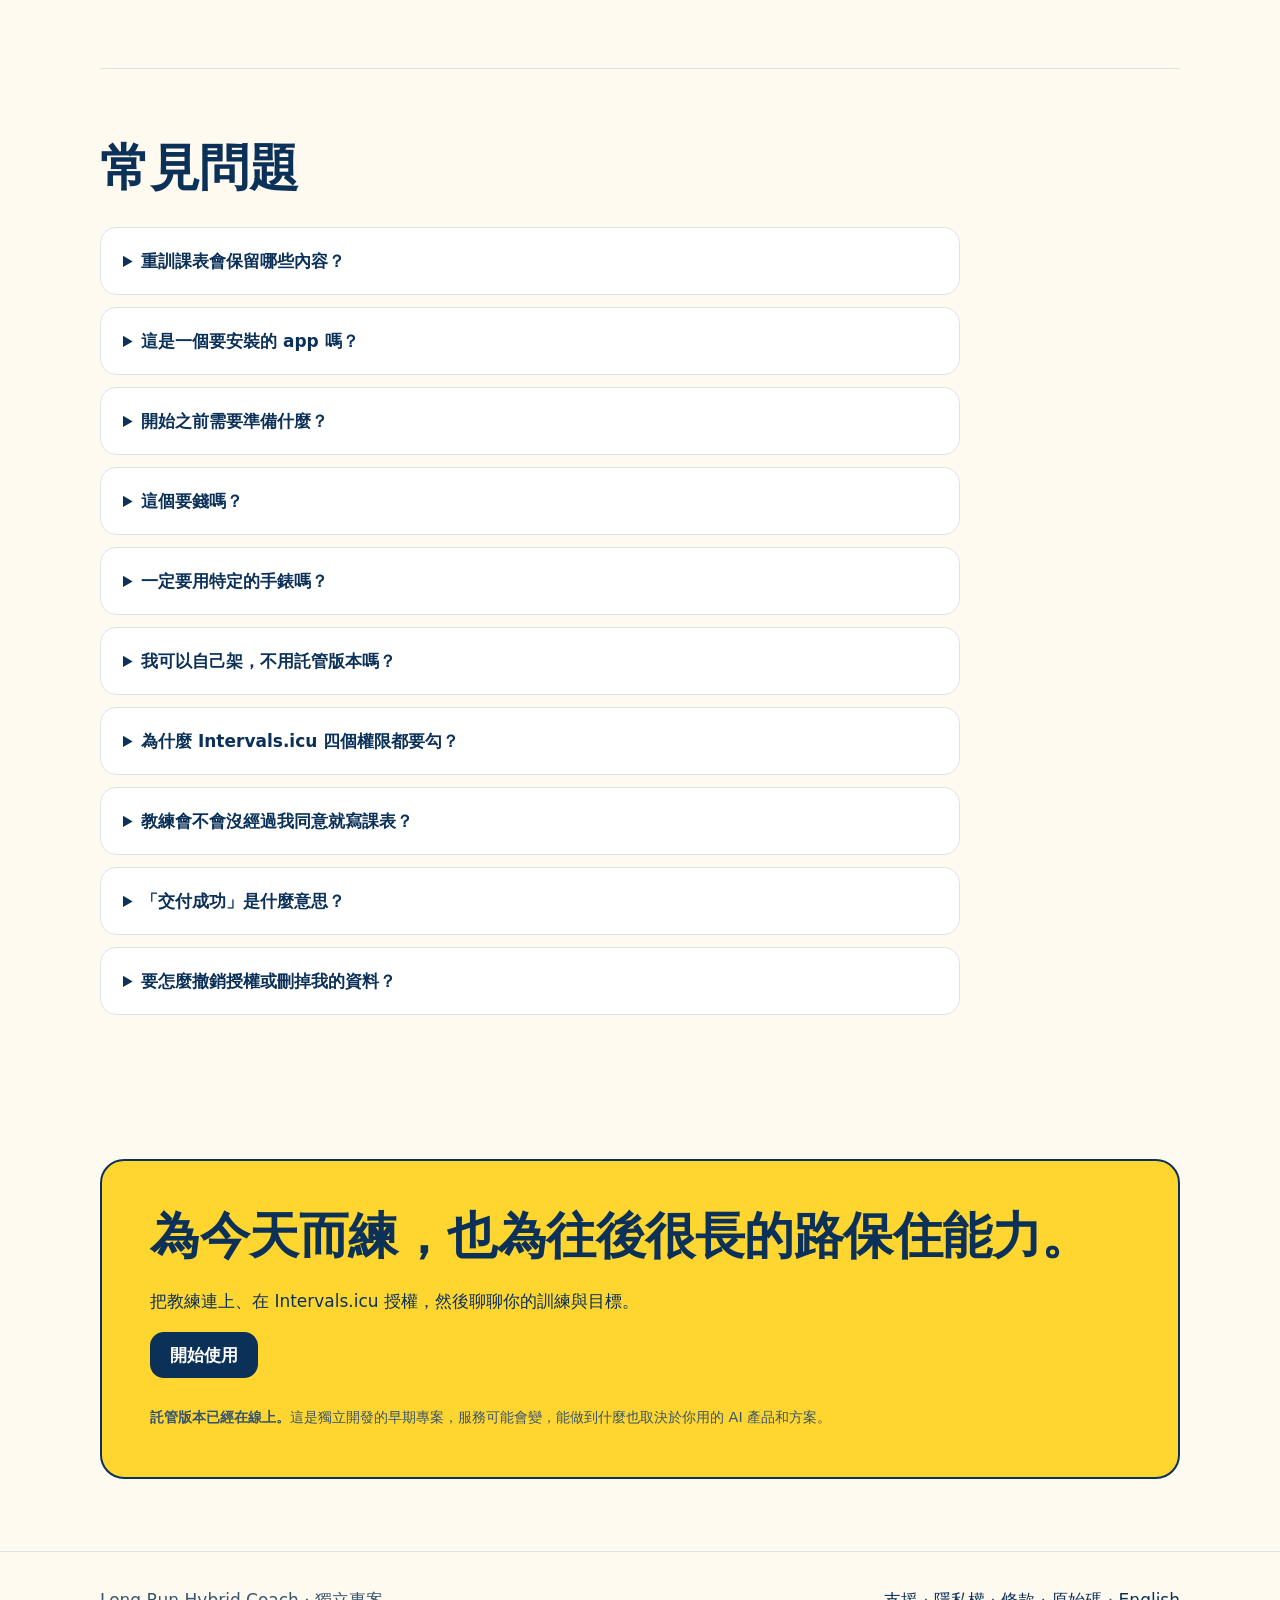
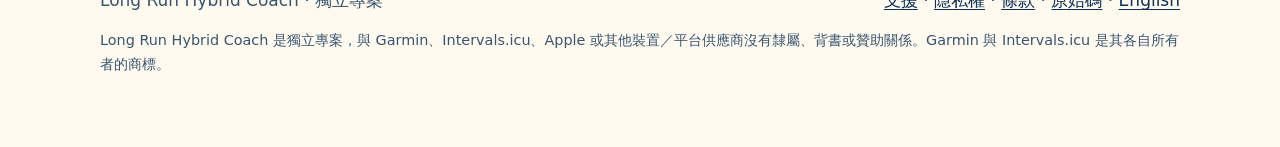
==== commit b8a6c7dd: "Delete the eyebrow that had become the line above it Second review round, on the corrected diff. Tri" ====
--- a/zh/index.html
+++ b/zh/index.html
@@ -33,7 +33,6 @@
     <main>
       <div class="hero">
         <div>
-          <span class="eyebrow">Pace &amp; Stay Strong</span>
           <h1>跑步和重訓，<br>同一份計畫。</h1>
           <p class="product-name">Long Run Hybrid Coach</p>
           <p class="lede">AI 教練，給跑步和重訓都想練、又常常得取捨的人。</p>
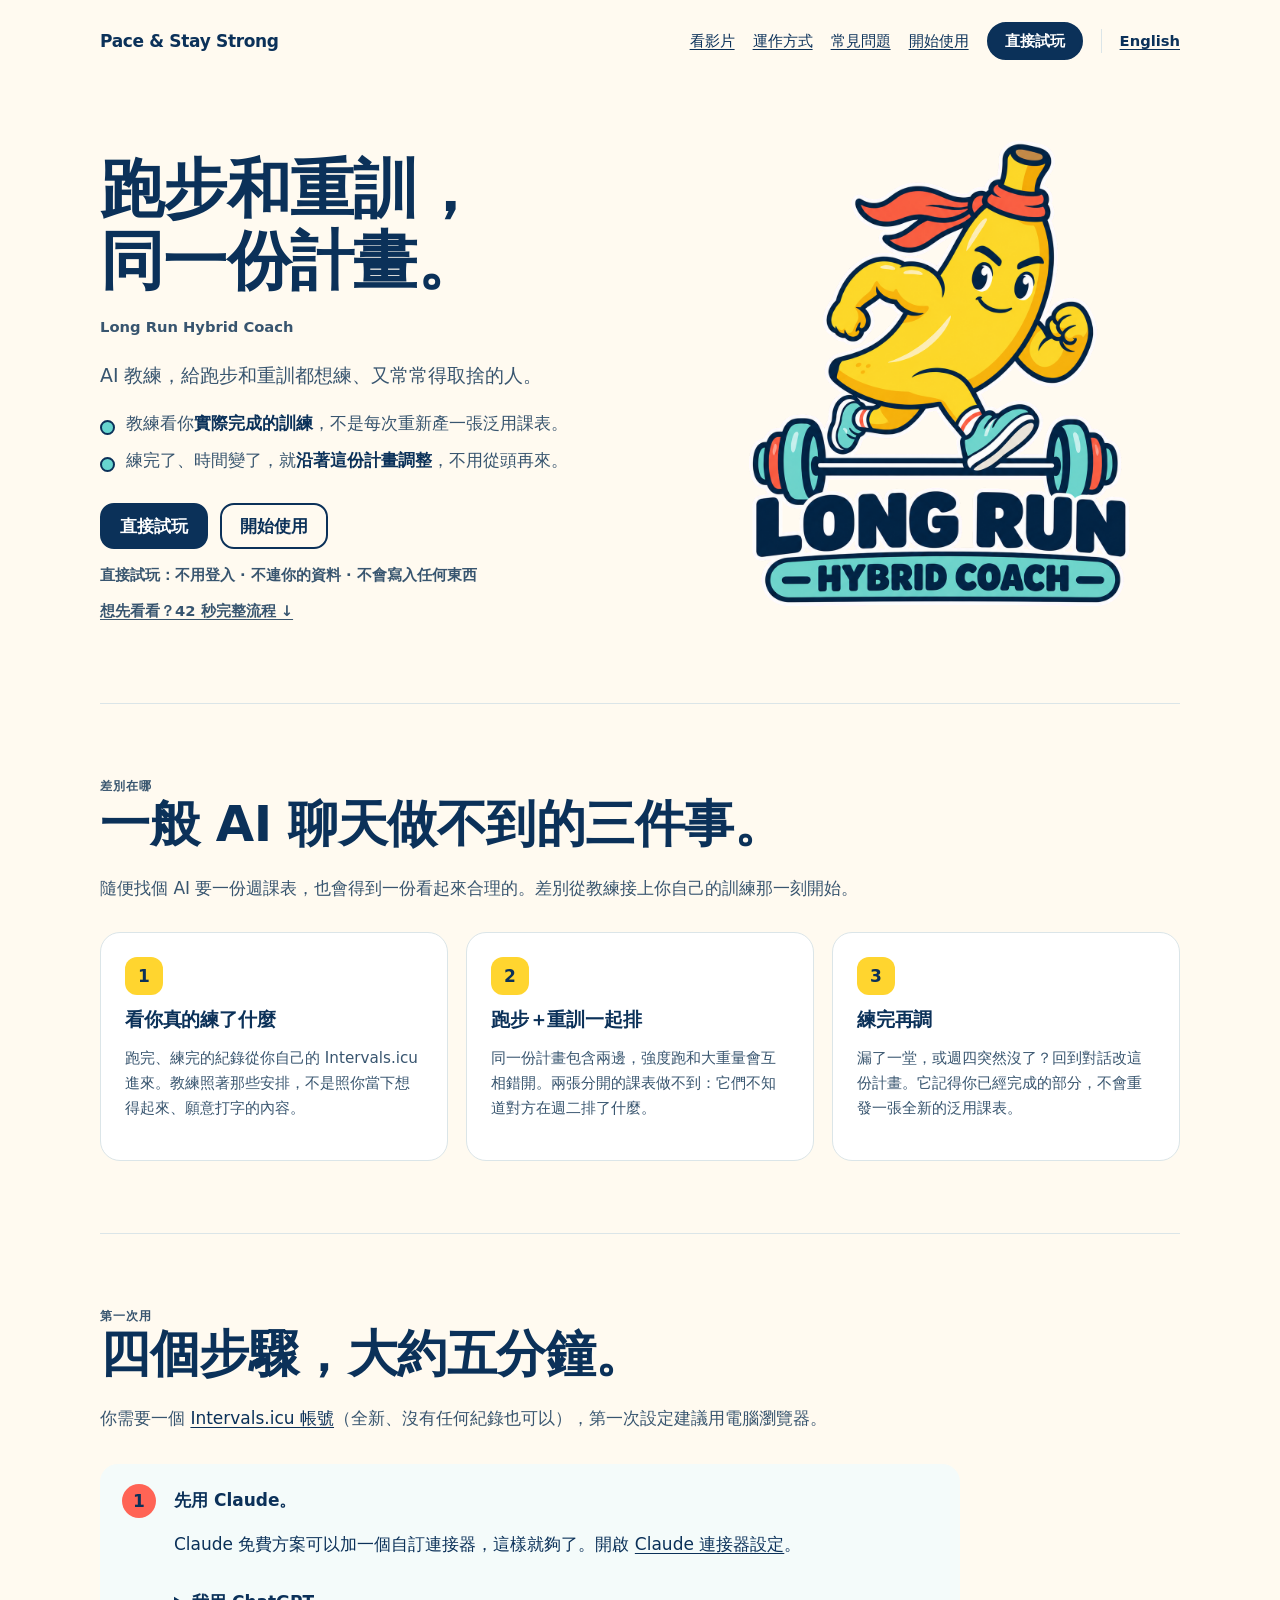
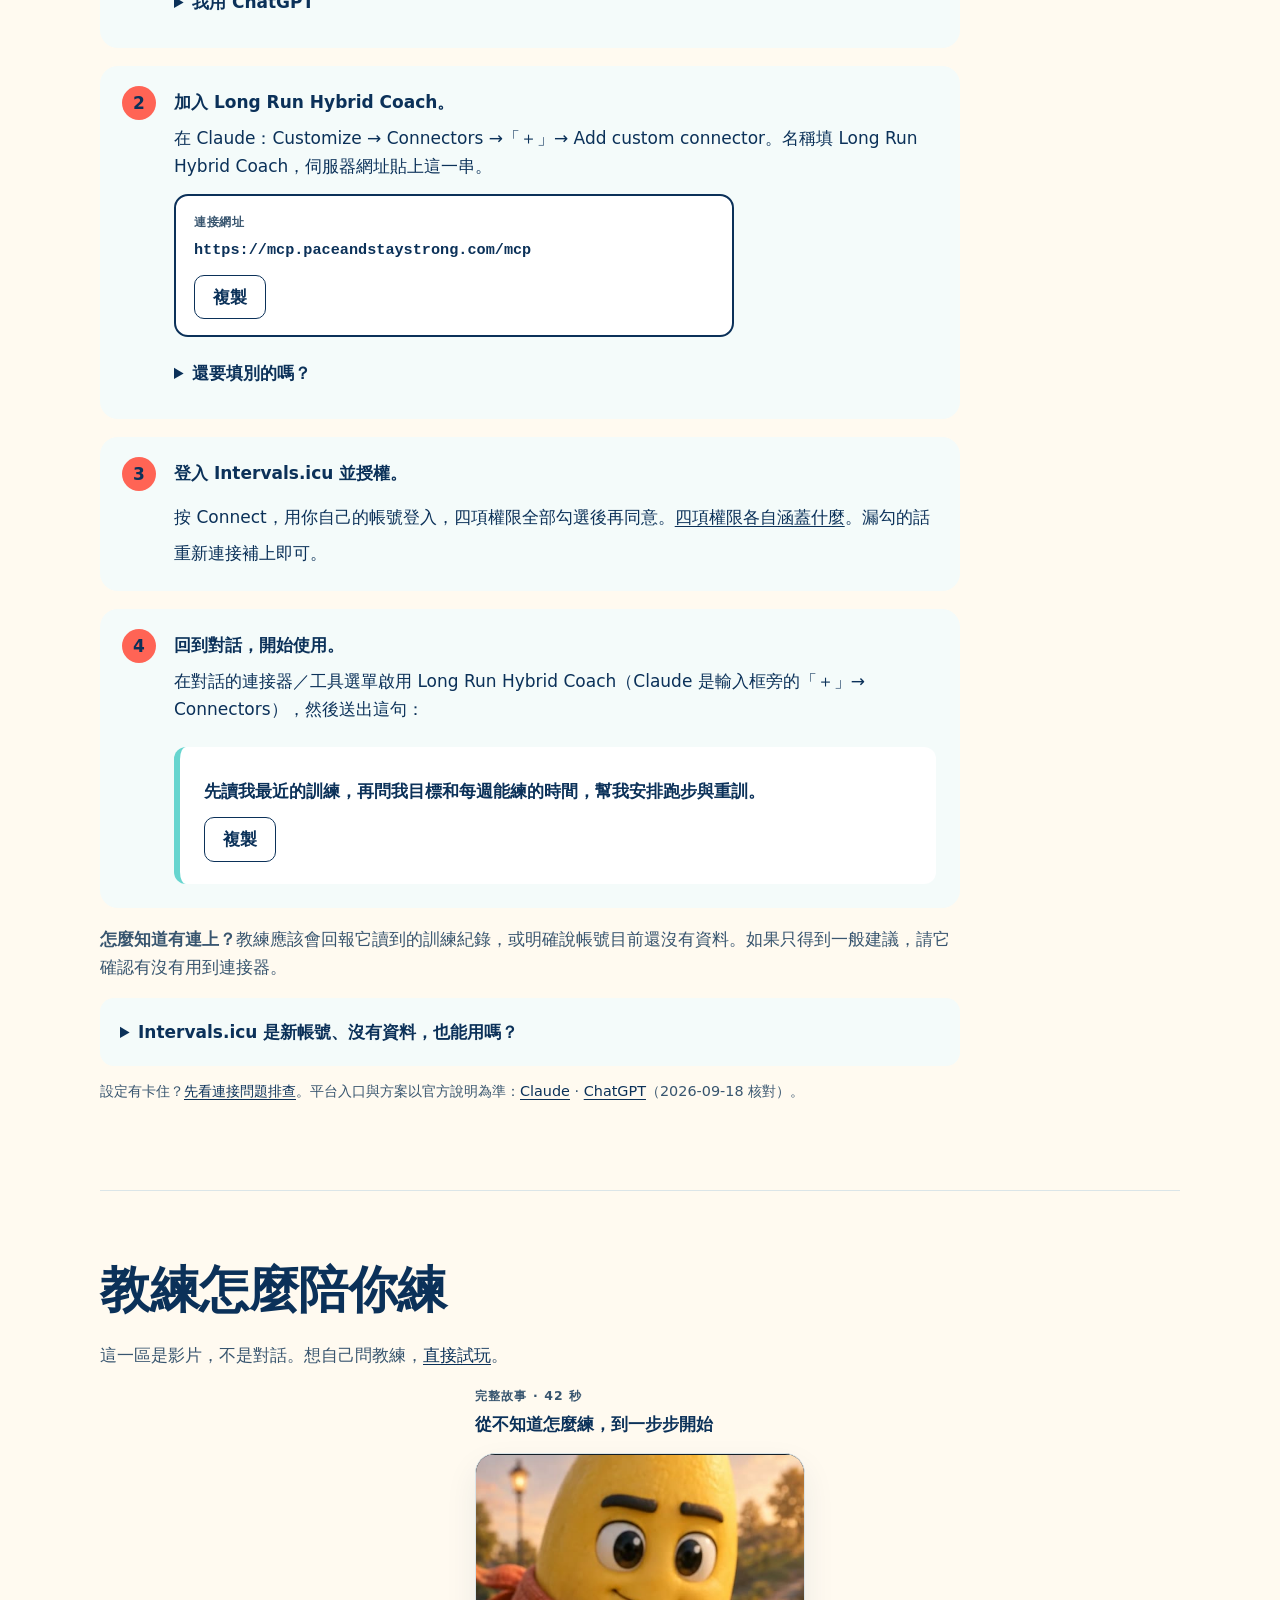
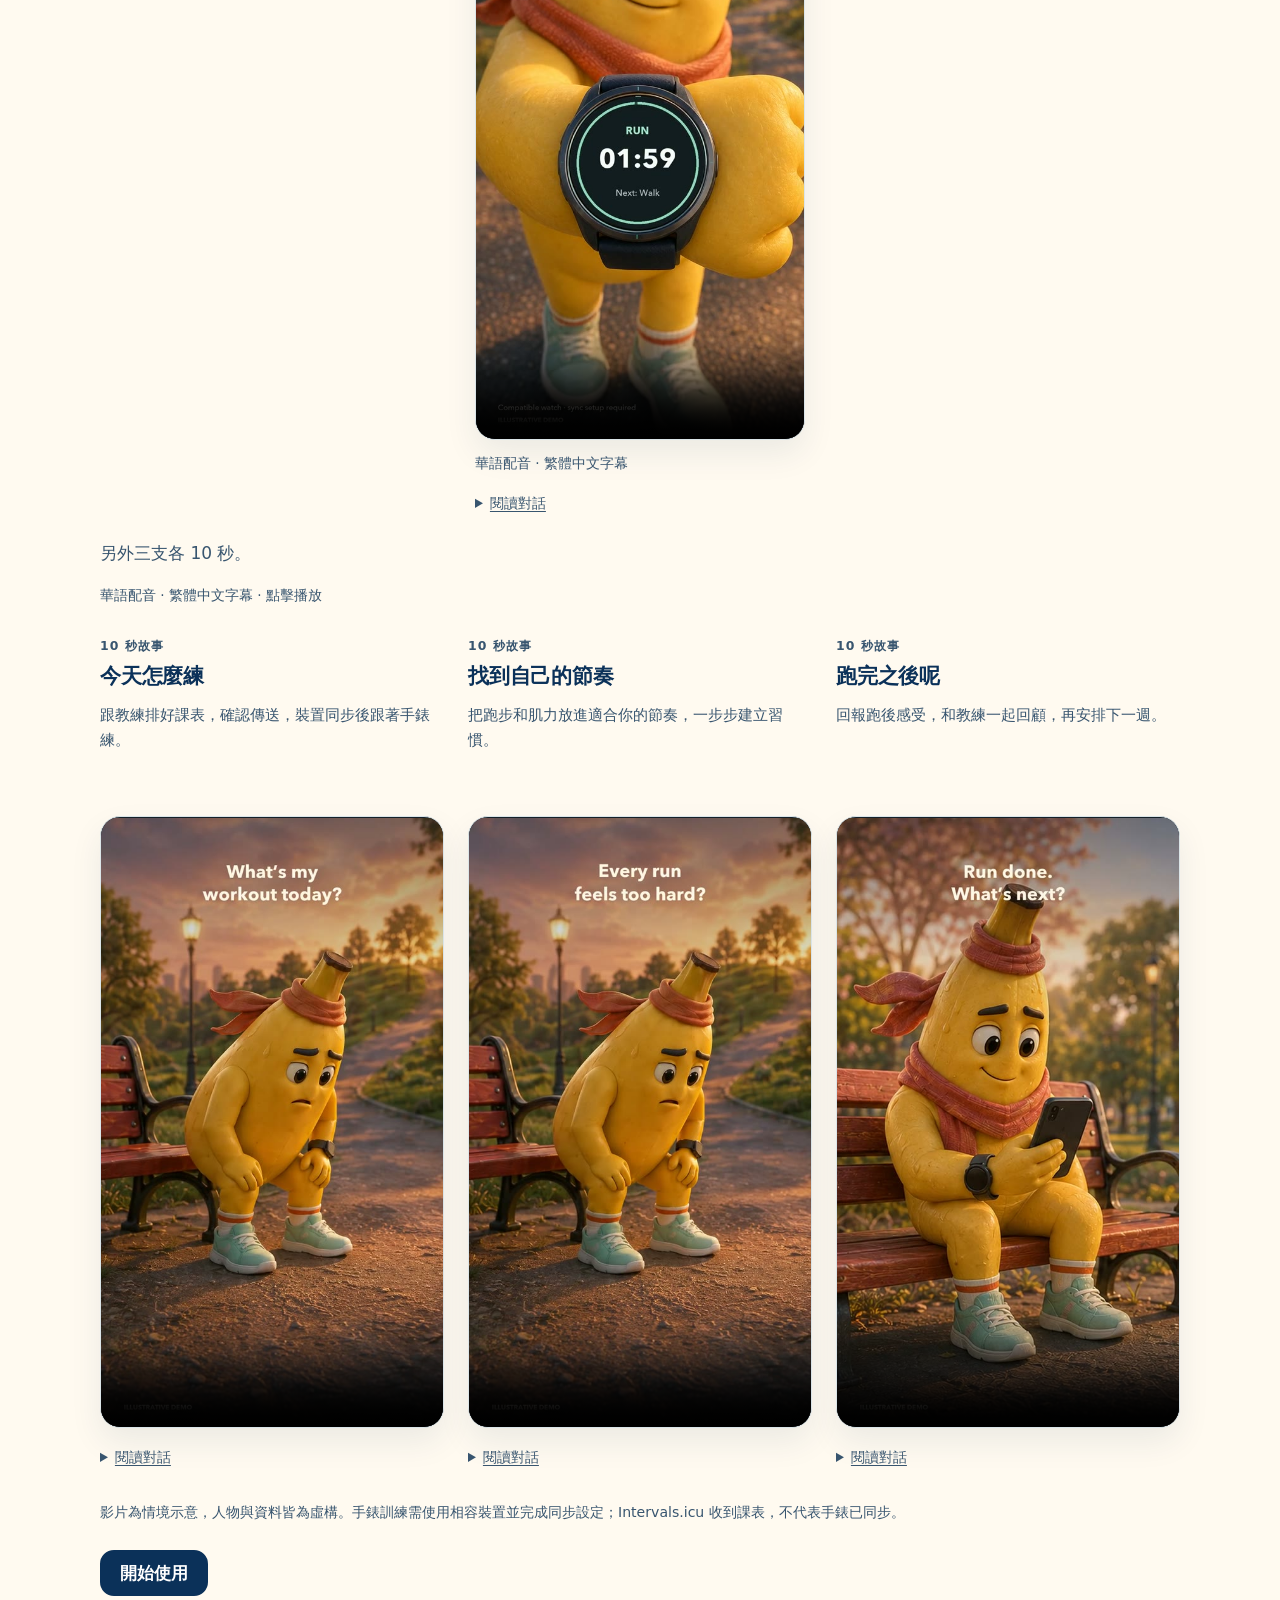
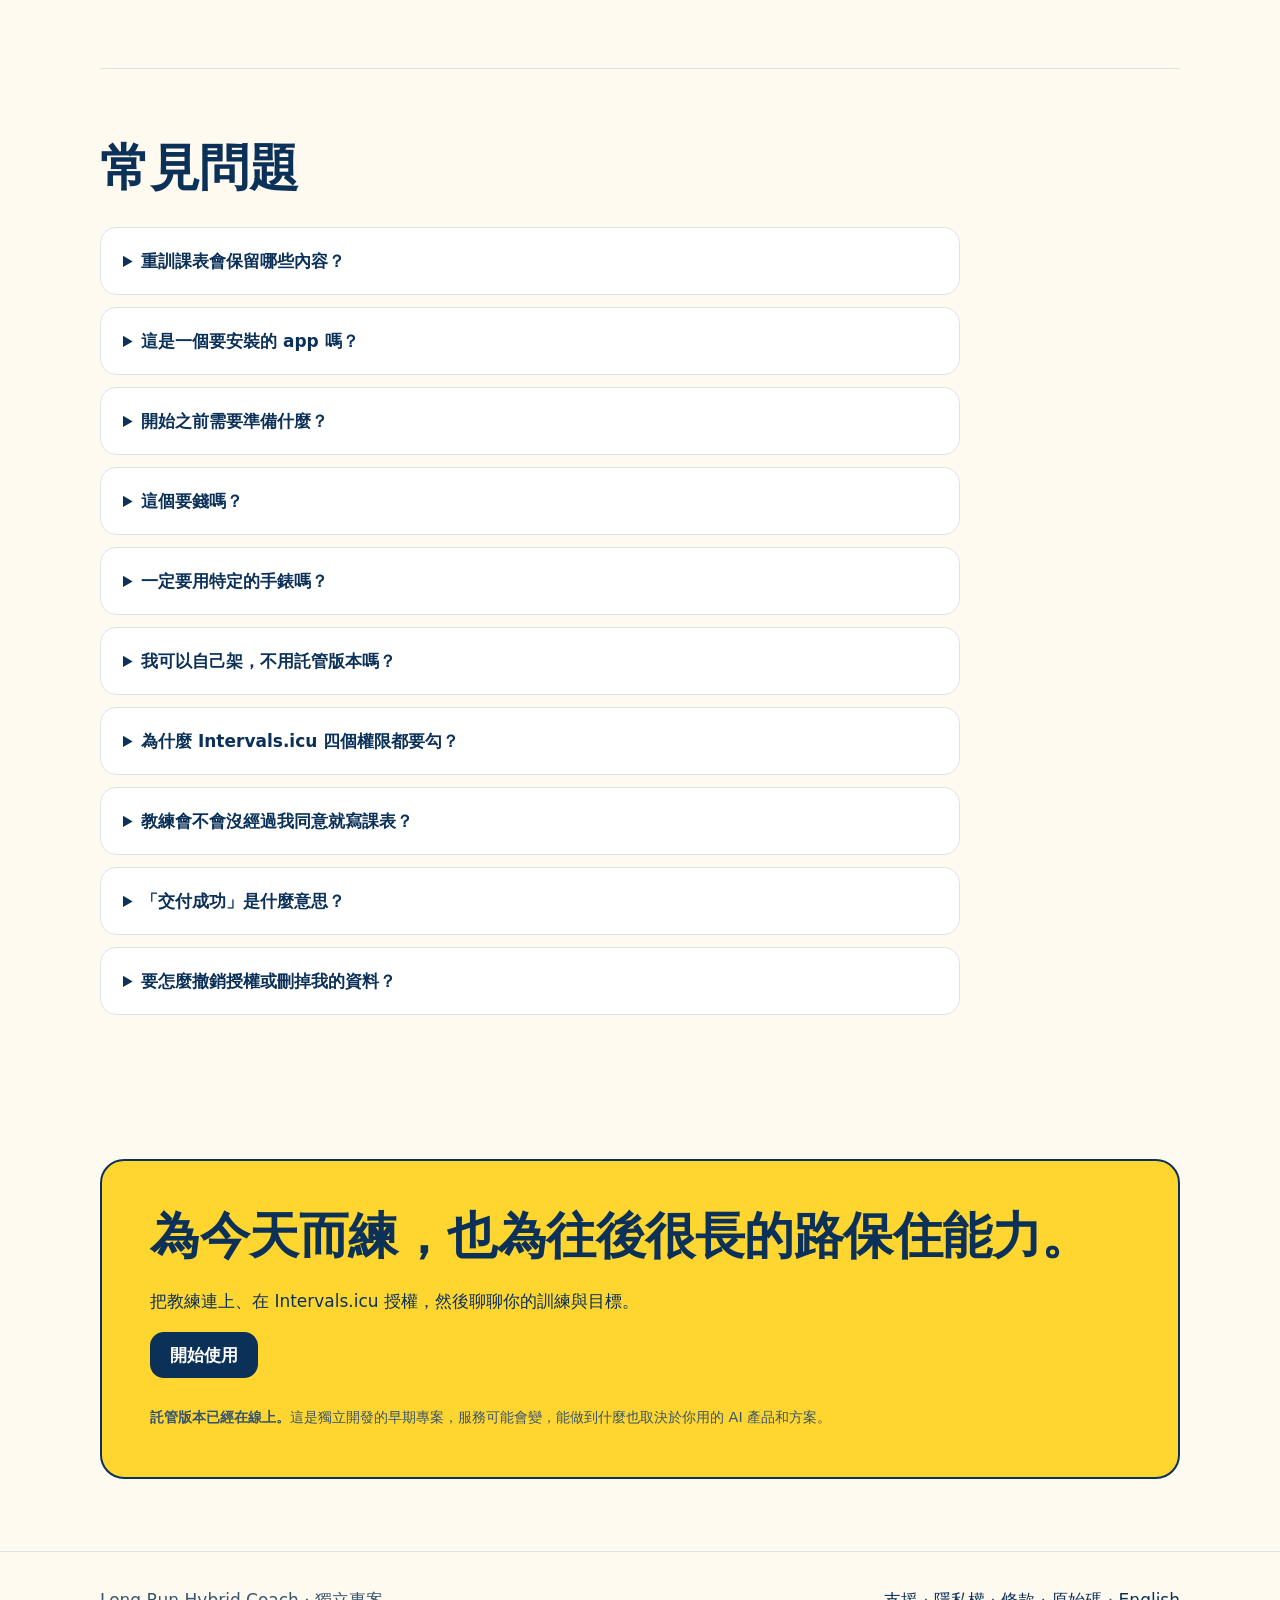
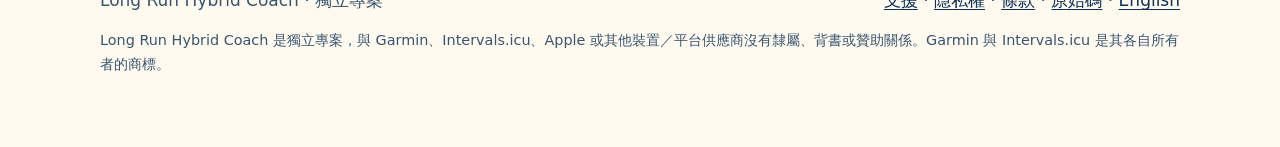
==== commit 88f7a5d3: "Stop section 1 from saying deletion needs no support request Three findings from the second review r" ====
--- a/zh/index.html
+++ b/zh/index.html
@@ -58,7 +58,7 @@
         <p class="section-copy" id="one-plan">隨便找個 AI 要一份週課表，也會得到一份看起來合理的。差別從教練接上你自己的訓練那一刻開始。</p>
         <div class="grid routine-grid">
           <article class="card"><div class="card-mark">1</div><h3>看你真的練了什麼</h3><p>跑完、練完的紀錄從你自己的 Intervals.icu 進來。教練照著那些安排，不是照你當下想得起來、願意打字的內容。</p></article>
-          <article class="card"><div class="card-mark">2</div><h3>跑步＋重訓一起排</h3><p>同一份計畫包含兩邊，強度跑和大重量會互相錯開。兩張分開的課表看不到對方，重的那幾天就會疊在一起。</p></article>
+          <article class="card"><div class="card-mark">2</div><h3>跑步＋重訓一起排</h3><p>同一份計畫包含兩邊，強度跑和大重量會互相錯開。兩張分開的課表做不到：它們不知道對方在週二排了什麼。</p></article>
           <article class="card"><div class="card-mark">3</div><h3>練完再調</h3><p>漏了一堂，或週四突然沒了？回到對話改這份計畫。它記得你已經完成的部分，不會重發一張全新的泛用課表。</p></article>
         </div>
       </section>
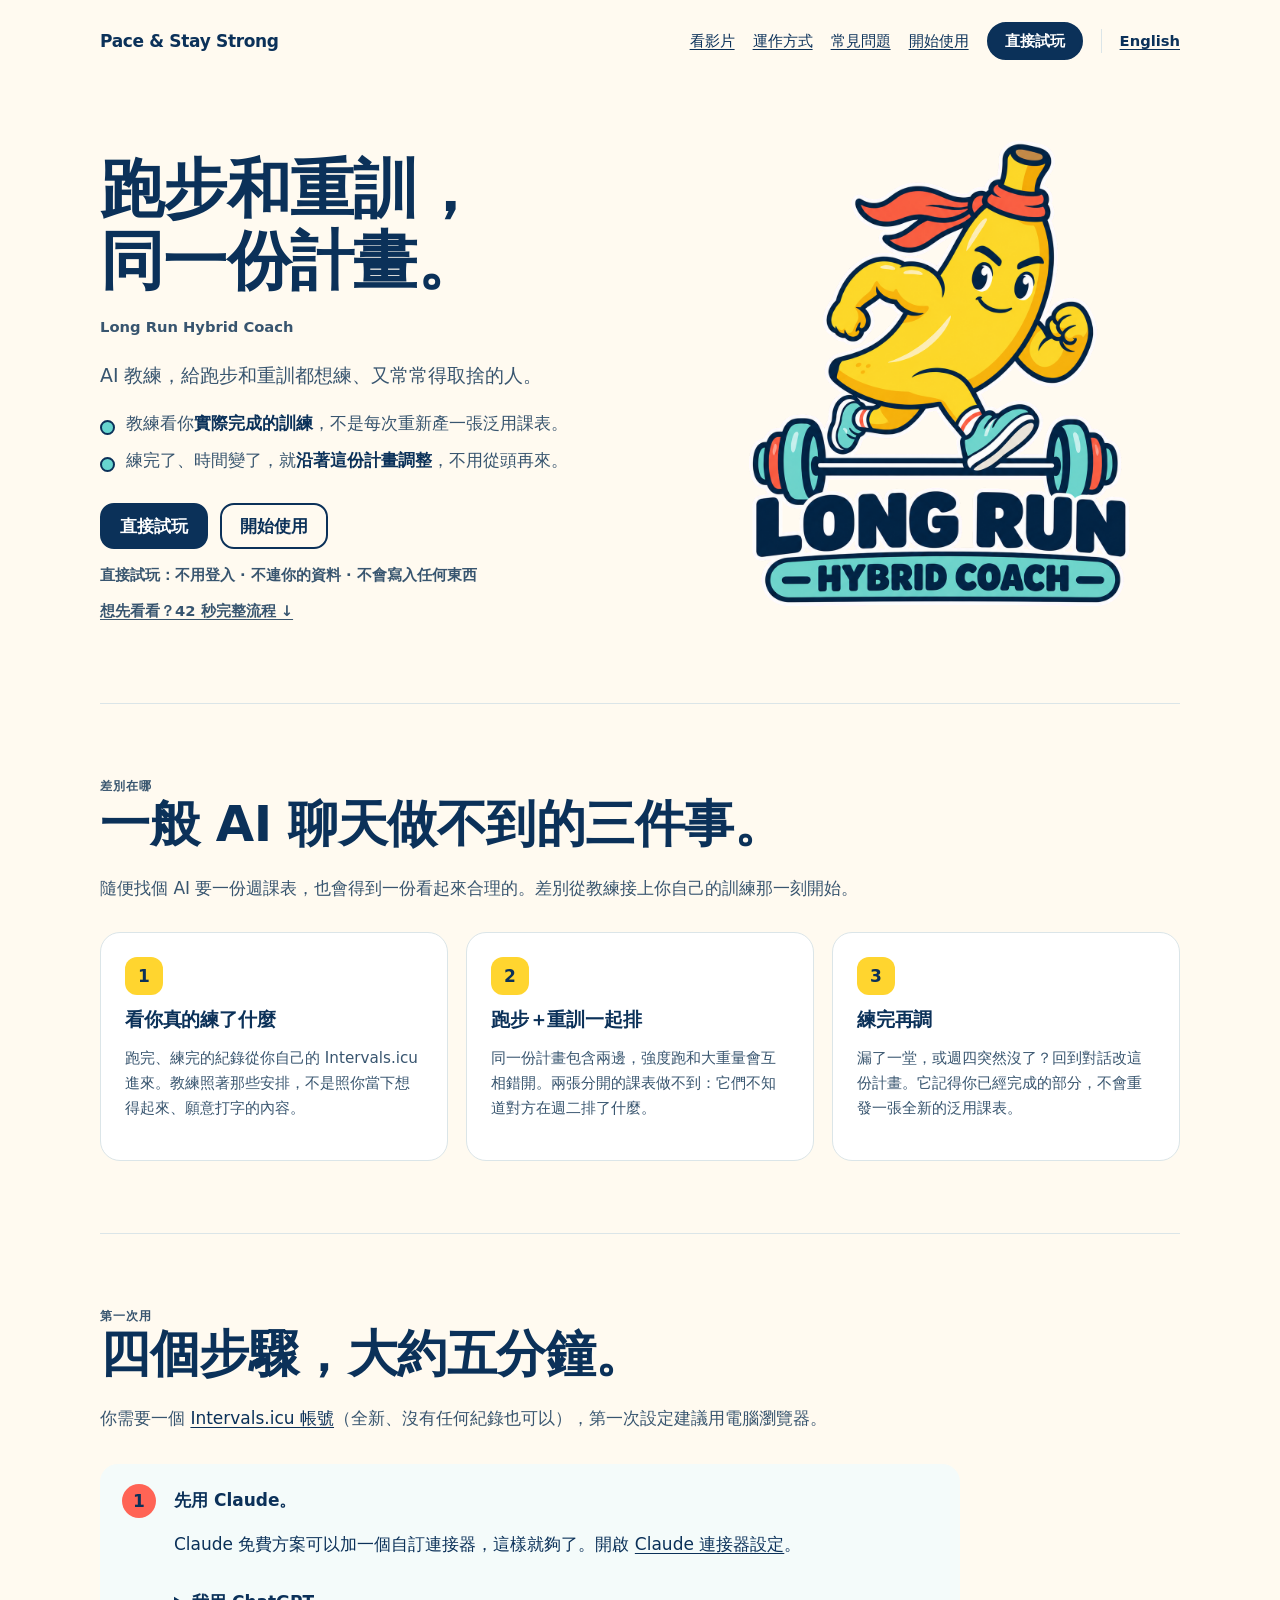
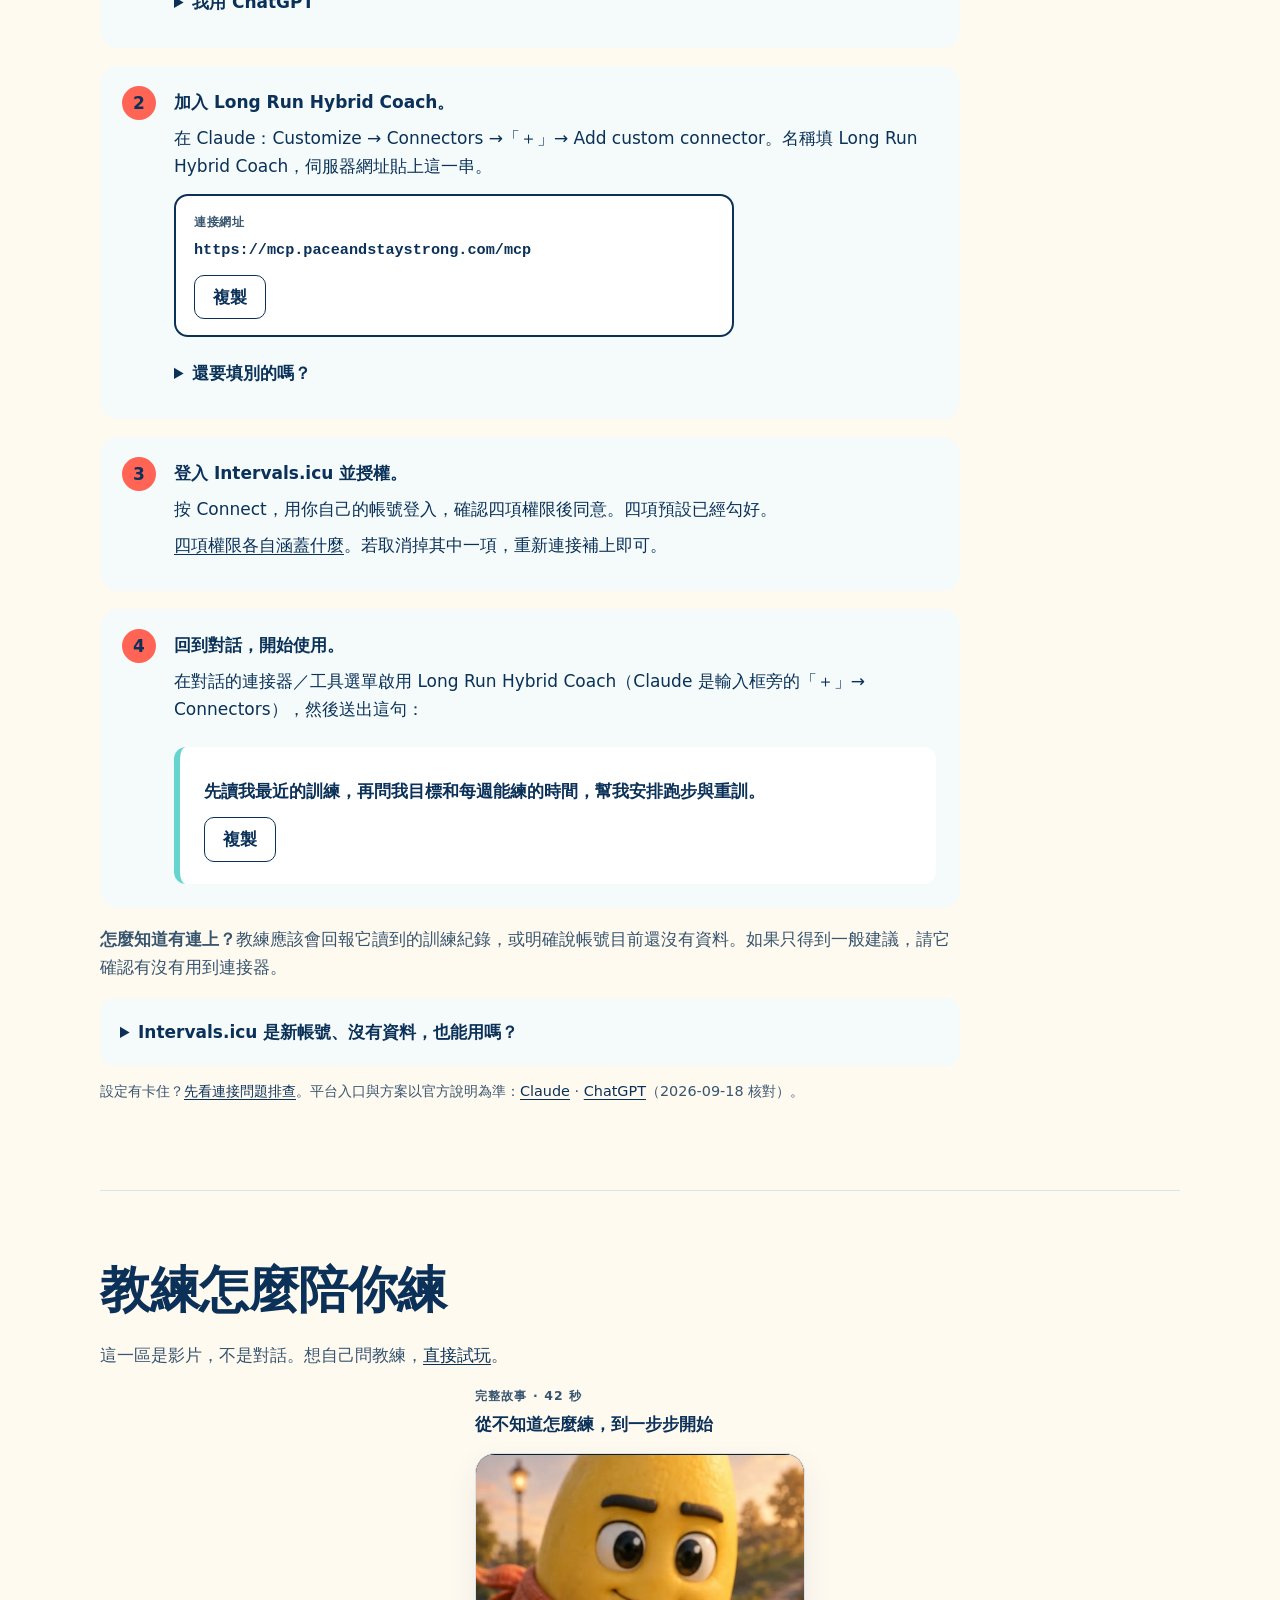
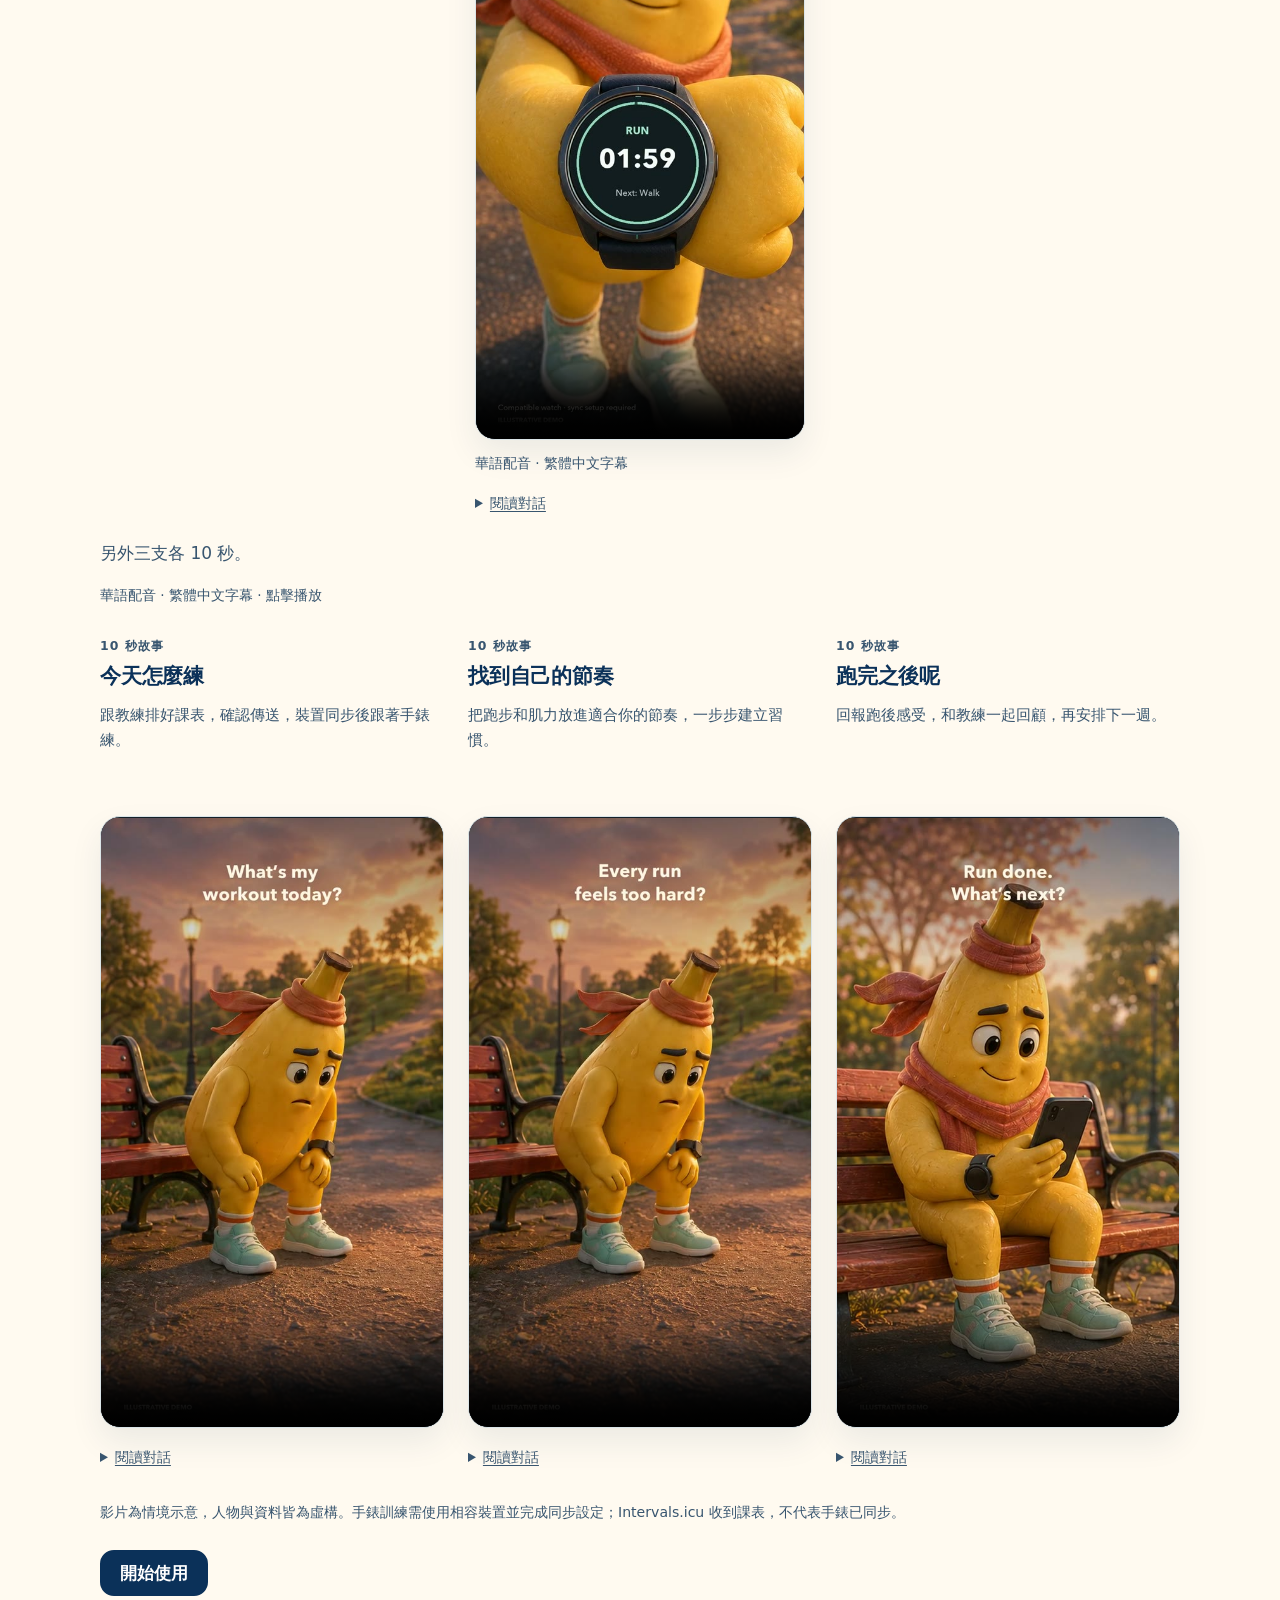
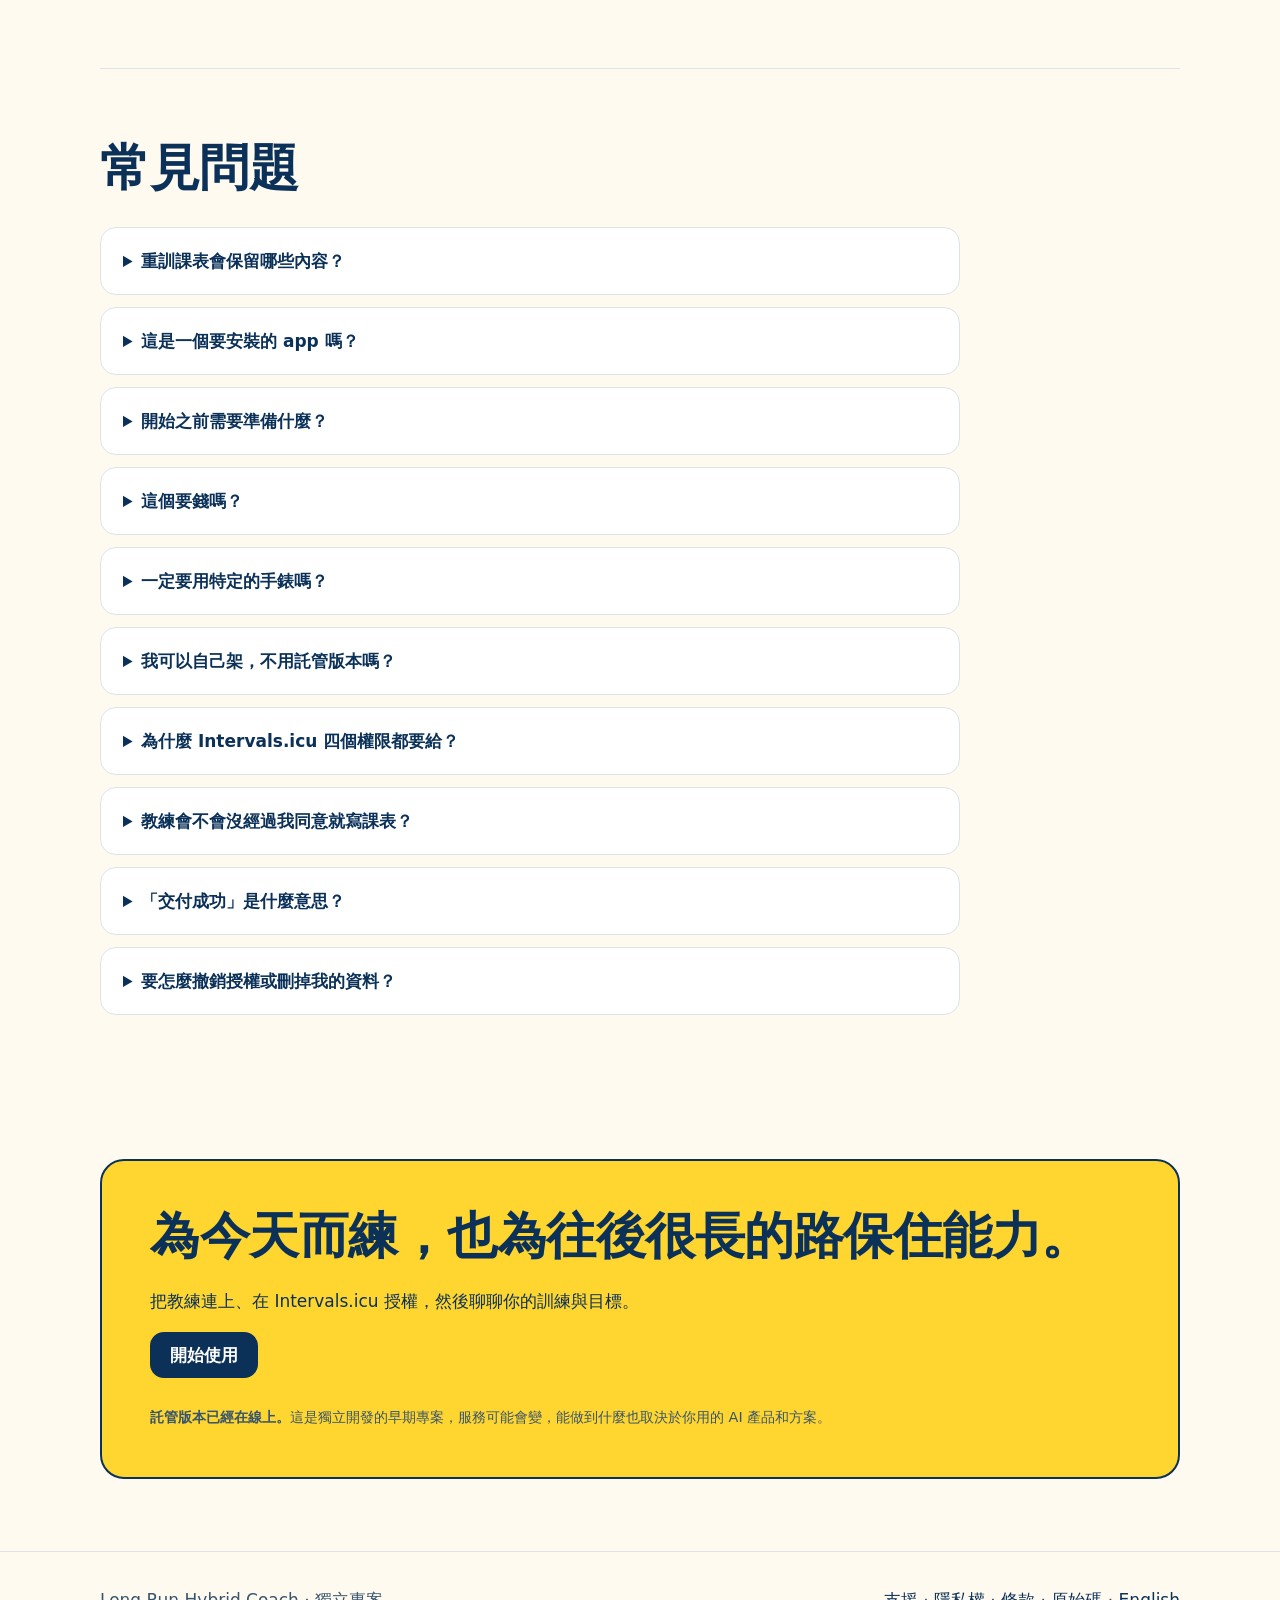
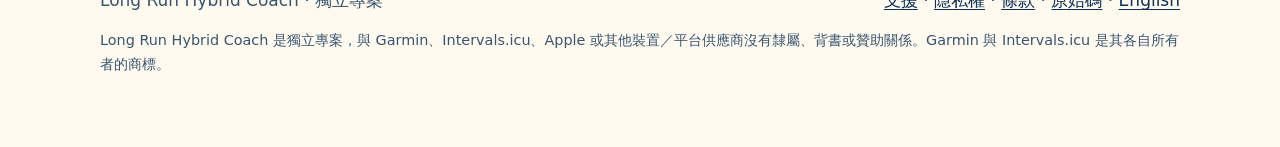
==== commit 19973fd0: "Say what ChatGPT can do, and stop the demo panel contradicting the coach Four copy corrections, both" ====
--- a/zh/index.html
+++ b/zh/index.html
@@ -70,7 +70,7 @@
         <ol class="steps setup-steps" role="list">
           <li class="step" id="client-options"><strong>先用 Claude。</strong>
             <p>Claude 免費方案可以加一個自訂連接器，這樣就夠了。開啟 <a href="https://claude.ai/customize/connectors">Claude 連接器設定</a>。</p>
-            <details class="setup-detail"><summary>我用 ChatGPT</summary><p>完整教練流程目前需要 Business、Enterprise 或 Edu 網頁版，而且工作區要開放自訂 MCP 讀寫。請依 <a href="https://help.openai.com/en/articles/12584461-developer-mode-and-mcp-apps-in-chatgpt">ChatGPT 官方設定說明</a>，透過 Apps／developer mode 新增自訂 app。只有讀取權限無法儲存計畫或傳送課表，個人方案請先用 Claude。</p></details>
+            <details class="setup-detail"><summary>我用 ChatGPT</summary><p>個人方案（ChatGPT Pro）可以在 Apps／developer mode 把這個教練加成自訂 app，接著讀你的訓練、跟你把計畫討論到完整預覽。做不完的是寫入：儲存計畫、記錄你練了什麼、把課表送進日曆，需要 Business、Enterprise 或 Edu 工作區並開啟完整 MCP 寫入。新增 app 請依 <a href="https://help.openai.com/en/articles/12584461-developer-mode-and-mcp-apps-in-chatgpt">ChatGPT 官方設定說明</a>。想一次跑完整個流程，目前請用 Claude。</p></details>
           </li>
           <li class="step"><strong>加入 Long Run Hybrid Coach。</strong>
             <p>在 Claude：Customize → Connectors →「＋」→ Add custom connector。名稱填 Long Run Hybrid Coach，伺服器網址貼上這一串。</p>
@@ -82,7 +82,7 @@
             <details class="setup-detail"><summary>還要填別的嗎？</summary><p>不用。沒有 API key，也不需要填 OAuth 憑證，就只有這串網址。團隊帳號可能要管理員先開放自訂連接器，選項才會出現。</p></details>
           </li>
           <li class="step"><strong>登入 Intervals.icu 並授權。</strong>
-            <p>按 Connect，用你自己的帳號登入，四項權限全部勾選後再同意。<a href="#permissions">四項權限各自涵蓋什麼</a>。漏勾的話重新連接補上即可。</p>
+            <p>按 Connect，用你自己的帳號登入，確認四項權限後同意。四項預設已經勾好。<a href="#permissions">四項權限各自涵蓋什麼</a>。若取消掉其中一項，重新連接補上即可。</p>
           </li>
           <li class="step"><strong>回到對話，開始使用。</strong>
             <p>在對話的連接器／工具選單啟用 Long Run Hybrid Coach（Claude 是輸入框旁的「＋」→ Connectors），然後送出這句：</p>
@@ -156,7 +156,7 @@
           </details>
           <details>
             <summary>開始之前需要準備什麼？</summary>
-            <p>只是想試試看的話什麼都不用，<a href="demo.html">直接試玩</a>不需要帳號。要讓它讀你自己的訓練，才需要一個 <a href="https://intervals.icu">Intervals.icu 帳號</a>，以及支援連接器的 AI 帳號。第一次建議用 Claude；免費方案可加入一個自訂連接器。ChatGPT 的完整流程目前需要 Business、Enterprise 或 Edu 網頁版及工作區授權。前往<a href="#setup">開始使用</a>。</p>
+            <p>只是想試試看的話什麼都不用，<a href="demo.html">直接試玩</a>不需要帳號。要讓它讀你自己的訓練，才需要一個 <a href="https://intervals.icu">Intervals.icu 帳號</a>，以及支援連接器的 AI 帳號。第一次建議用 Claude；免費方案可加入一個自訂連接器，整套流程都能跑。ChatGPT 也可以，但有限制要先看過——見<a href="#client-options">開始使用</a>。</p>
           </details>
           <details>
             <summary>這個要錢嗎？</summary>
@@ -172,8 +172,8 @@
             <p>可以。自架跑的是完全一樣的產品，用你自己的 Intervals.icu OAuth 憑證和儲存空間。多數人直接用<a href="#setup">開始使用</a>裡的託管網址就好。</p>
           </details>
           <details id="permissions">
-            <summary>為什麼 Intervals.icu 四個權限都要勾？</summary>
-            <p>四項權限分別用來讀取已完成活動、讀取健康與恢復資料、讀寫訓練日曆，以及讀寫運動員設定。設定寫入只用於你已確認的課表交付：缺少門檻配速時補上，已設定的值不會覆寫。日曆課表仍須你確認後才會寫入。漏勾權限時，重新連接並補齊即可。</p>
+            <summary>為什麼 Intervals.icu 四個權限都要給？</summary>
+            <p>四項權限分別用來讀取已完成活動、讀取健康與恢復資料、讀寫訓練日曆，以及讀寫運動員設定。設定寫入只用於你已確認的課表交付：缺少門檻配速時補上，已設定的值不會覆寫。日曆課表仍須你確認後才會寫入。關掉其中一項時，重新連接並補齊即可。</p>
           </details>
           <details>
             <summary>教練會不會沒經過我同意就寫課表？</summary>
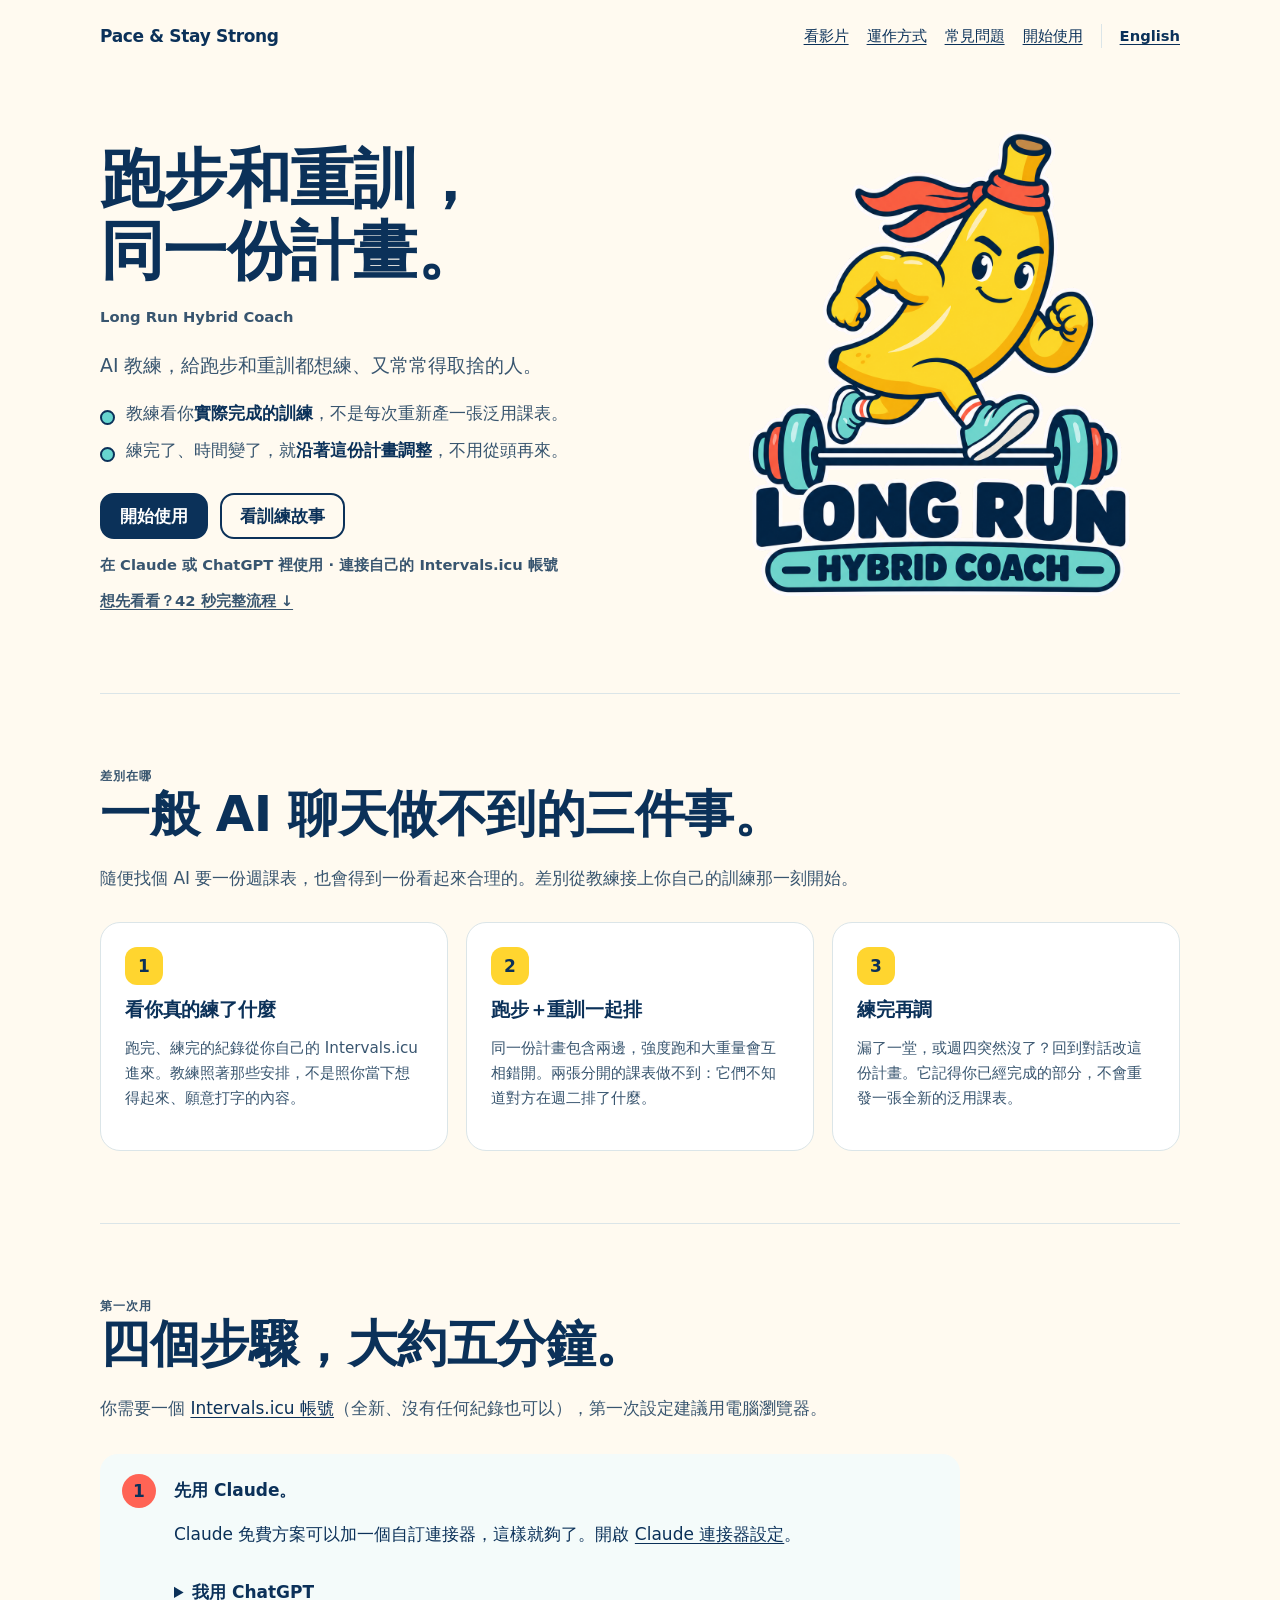
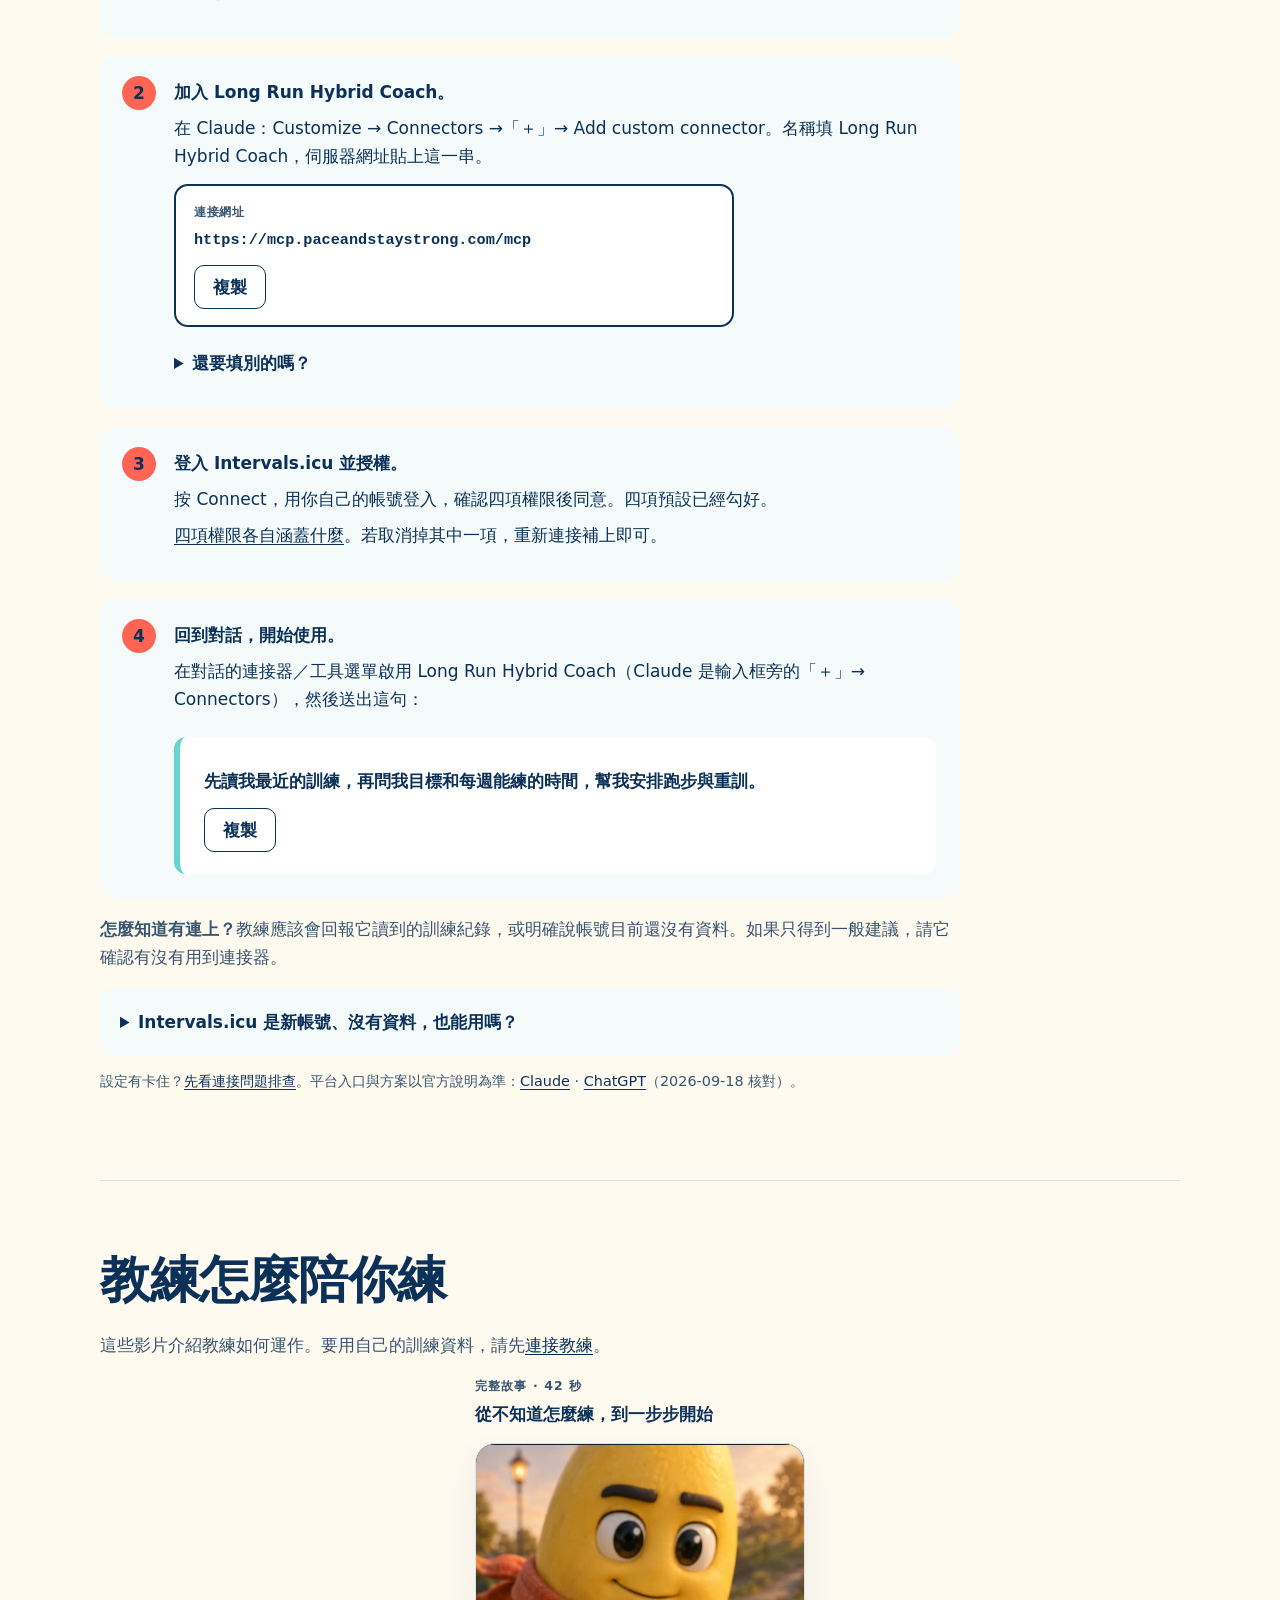
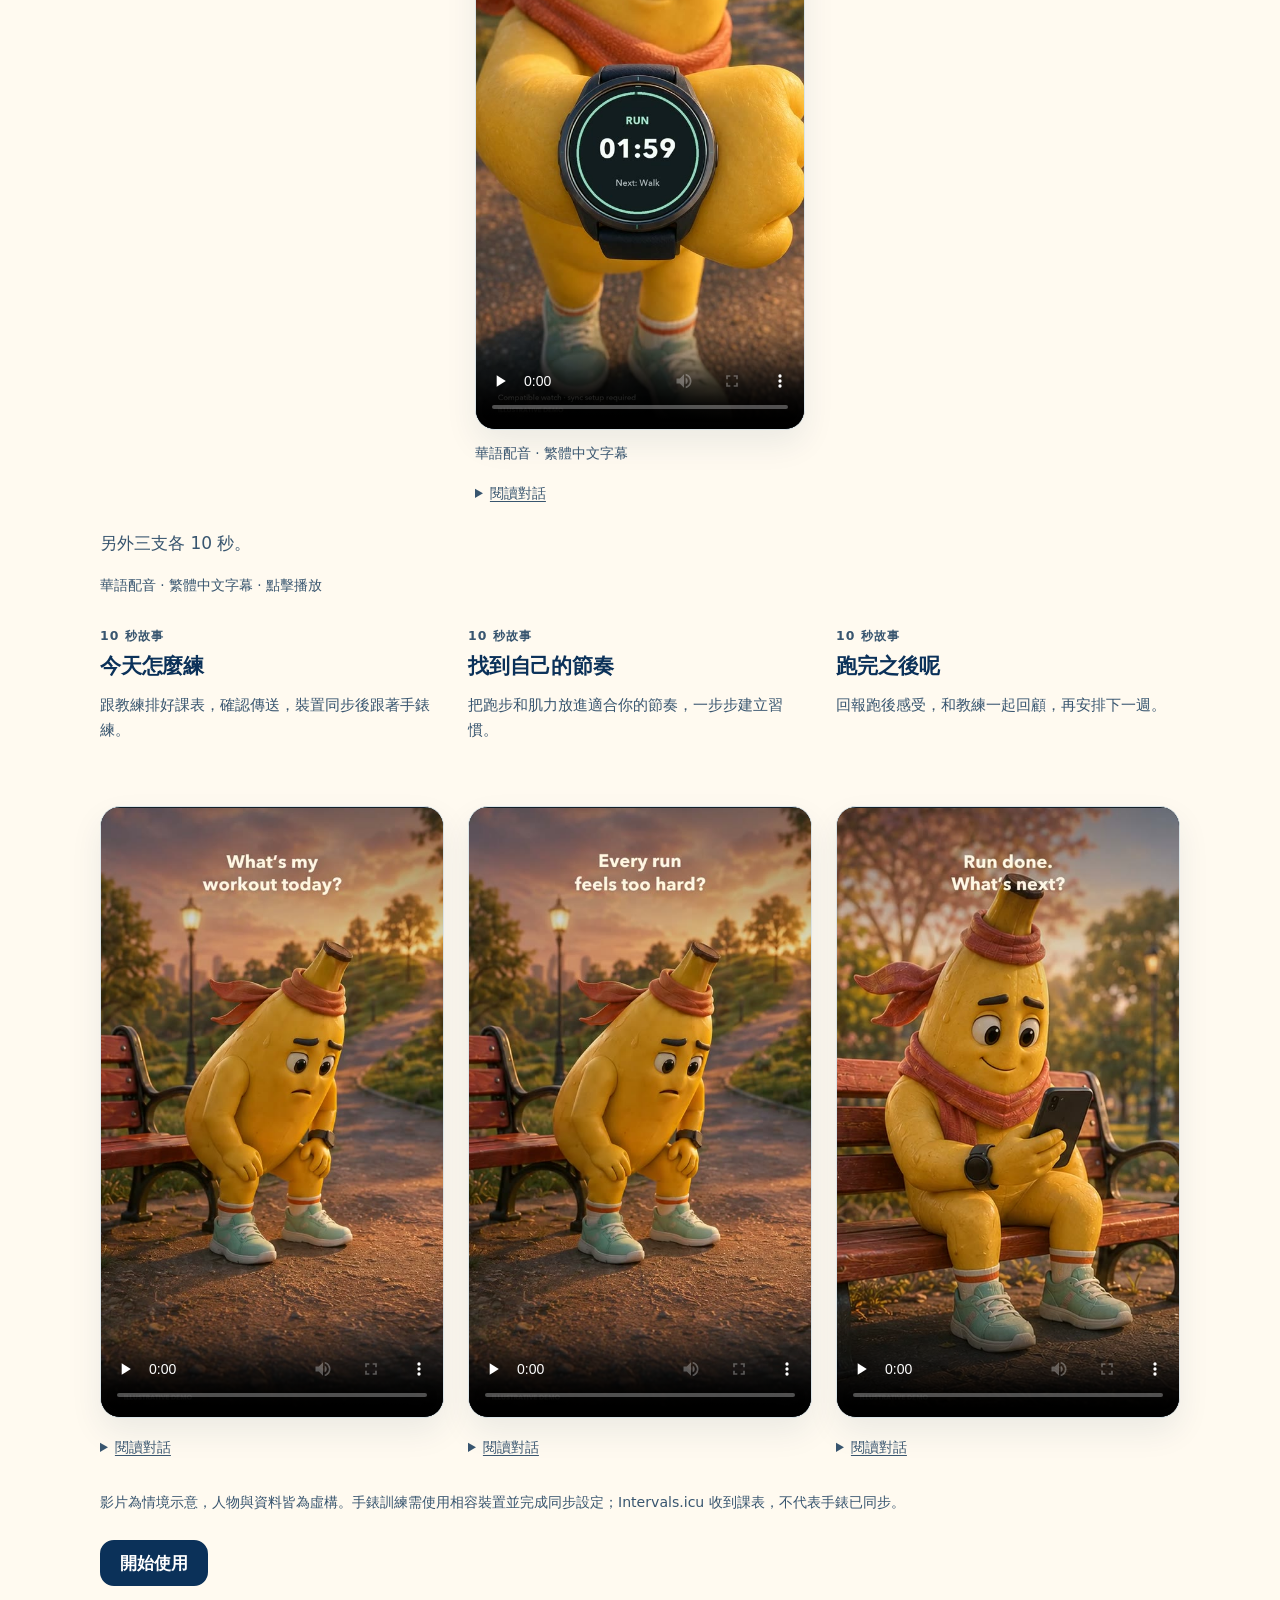
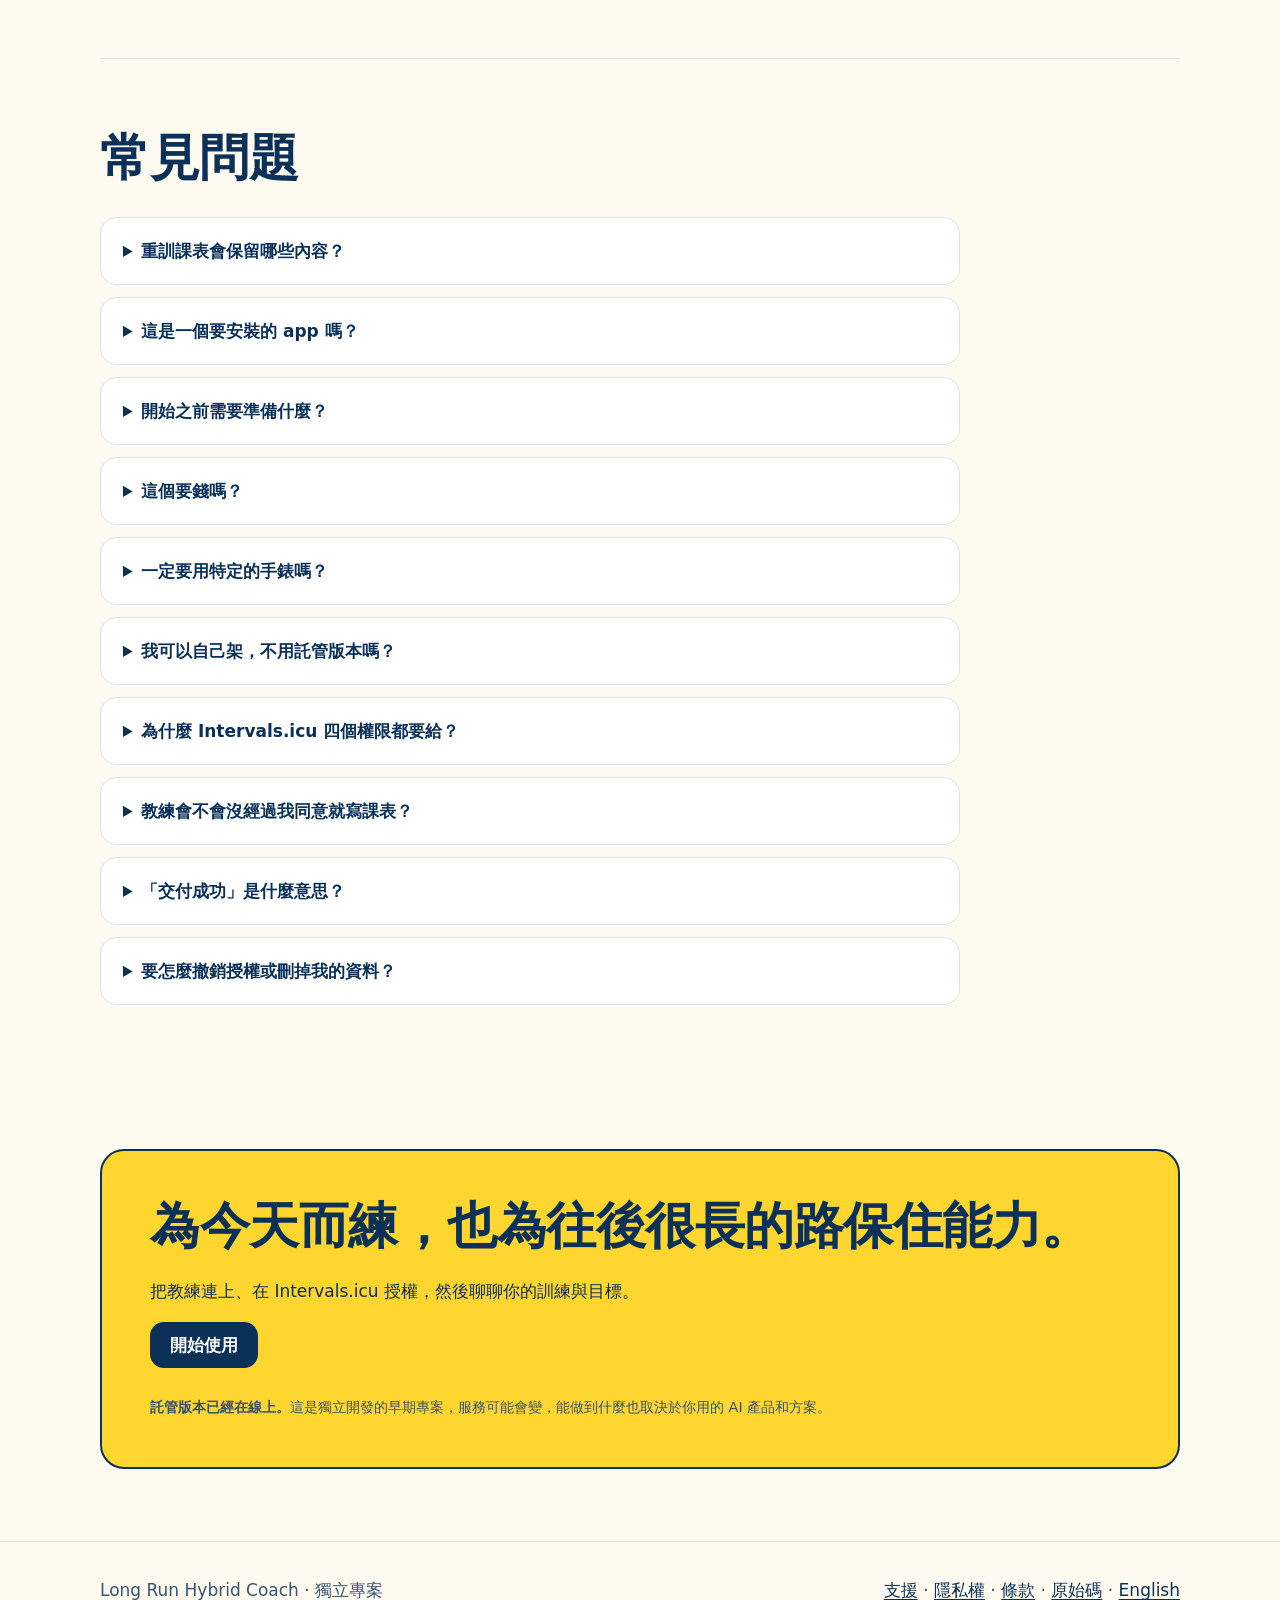
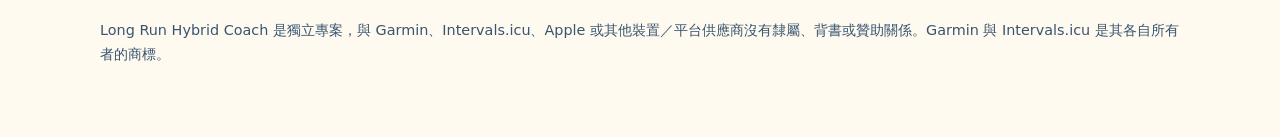
==== commit 19a8a88b: "Retire interactive demo and redirect visitors to setup" ====
--- a/zh/index.html
+++ b/zh/index.html
@@ -4,9 +4,9 @@
   <meta charset="utf-8">
   <meta name="viewport" content="width=device-width, initial-scale=1">
   <title>Long Run Hybrid Coach — 跑步與重訓，練得久一點</title>
-  <meta name="description" content="跑步和重訓排在同一份計畫裡，教練看你實際完成的訓練，練完再一起調整。不用登入、不連你的資料，先直接試玩。">
+  <meta name="description" content="跑步和重訓排在同一份計畫裡，教練看你實際完成的訓練，練完再一起調整。透過 Claude 或 ChatGPT 連接自己的訓練資料。">
   <meta property="og:title" content="Long Run Hybrid Coach — 跑步＋重訓的自適應 AI 教練">
-  <meta property="og:description" content="跑步和重訓排在同一份計畫裡，教練看你實際完成的訓練，練完再一起調整。不用登入、不連你的資料，先直接試玩。">
+  <meta property="og:description" content="跑步和重訓排在同一份計畫裡，教練看你實際完成的訓練，練完再一起調整。透過 Claude 或 ChatGPT 連接自己的訓練資料。">
   <meta property="og:url" content="https://paceandstaystrong.com/zh/">
   <meta property="og:image" content="https://paceandstaystrong.com/assets/long-run-hybrid-coach-logo.png">
   <link rel="alternate" hreflang="zh-Hant" href="https://paceandstaystrong.com/zh/">
@@ -25,7 +25,6 @@
         <a href="#how-it-works">運作方式</a>
         <a href="#what-you-connect">常見問題</a>
         <a href="#setup">開始使用</a>
-        <a class="nav-cta" href="demo.html">直接試玩</a>
         <a class="nav-lang" href="../index.html" hreflang="en" lang="en">English</a>
       </div>
     </nav>
@@ -41,10 +40,10 @@
             <li>練完了、時間變了，就<strong>沿著這份計畫調整</strong>，不用從頭再來。</li>
           </ul>
           <div class="actions">
-            <a class="button" href="demo.html">直接試玩</a>
-            <a class="button secondary" href="#setup">開始使用</a>
+            <a class="button" href="#setup">開始使用</a>
+            <a class="button secondary" href="#films">看訓練故事</a>
           </div>
-          <p class="trust-line">直接試玩：不用登入 · 不連你的資料 · 不會寫入任何東西</p>
+          <p class="trust-line">在 Claude 或 ChatGPT 裡使用 · 連接自己的 Intervals.icu 帳號</p>
           <p class="button-note"><a class="text-link" href="#full-story">想先看看？42 秒完整流程 ↓</a></p>
         </div>
         <div class="hero-art">
@@ -70,7 +69,7 @@
         <ol class="steps setup-steps" role="list">
           <li class="step" id="client-options"><strong>先用 Claude。</strong>
             <p>Claude 免費方案可以加一個自訂連接器，這樣就夠了。開啟 <a href="https://claude.ai/customize/connectors">Claude 連接器設定</a>。</p>
-            <details class="setup-detail"><summary>我用 ChatGPT</summary><p>個人方案（ChatGPT Pro）可以在 Apps／developer mode 把這個教練加成自訂 app，接著讀你的訓練、跟你把計畫討論到完整預覽。做不完的是寫入：儲存計畫、記錄你練了什麼、把課表送進日曆，需要 Business、Enterprise 或 Edu 工作區並開啟完整 MCP 寫入。新增 app 請依 <a href="https://help.openai.com/en/articles/12584461-developer-mode-and-mcp-apps-in-chatgpt">ChatGPT 官方設定說明</a>。想一次跑完整個流程，目前請用 Claude。</p></details>
+            <details class="setup-detail"><summary>我用 ChatGPT</summary><p>個人方案也可以加：ChatGPT Pro 進「外掛程式」→「＋」→ 貼上同一串伺服器網址，驗證選 OAuth。加好之後它會讀你的訓練，跟你把計畫討論到完整預覽。可能卡住的是寫入那一半——儲存計畫、記錄你練了什麼、傳送課表：OpenAI 目前把完整 MCP 寫入列為 Business、Enterprise、Edu 的 beta，<a href="https://help.openai.com/en/articles/12584461-developer-mode-and-mcp-apps-in-chatgpt">官方設定說明</a>也是這個答案會更新的地方。想一次跑完整個流程，目前請用 Claude。</p></details>
           </li>
           <li class="step"><strong>加入 Long Run Hybrid Coach。</strong>
             <p>在 Claude：Customize → Connectors →「＋」→ Add custom connector。名稱填 Long Run Hybrid Coach，伺服器網址貼上這一串。</p>
@@ -96,7 +95,7 @@
 
       <section id="films" aria-labelledby="films-title">
         <h2 id="films-title">教練怎麼陪你練</h2>
-        <p class="section-copy">這一區是影片，不是對話。想自己問教練，<a href="demo.html">直接試玩</a>。</p>
+        <p class="section-copy">這些影片介紹教練如何運作。要用自己的訓練資料，請先<a href="#setup">連接教練</a>。</p>
         <figure class="hero-film" id="full-story">
           <figcaption><span class="page-kicker">完整故事 · 42 秒</span><strong>從不知道怎麼練，到一步步開始</strong></figcaption>
           <video class="film-player" controls playsinline preload="none" poster="../assets/films/full-story-v1.jpg" width="720" height="1280" aria-label="從不知道怎麼練，到一步步開始">
@@ -156,7 +155,7 @@
           </details>
           <details>
             <summary>開始之前需要準備什麼？</summary>
-            <p>只是想試試看的話什麼都不用，<a href="demo.html">直接試玩</a>不需要帳號。要讓它讀你自己的訓練，才需要一個 <a href="https://intervals.icu">Intervals.icu 帳號</a>，以及支援連接器的 AI 帳號。第一次建議用 Claude；免費方案可加入一個自訂連接器，整套流程都能跑。ChatGPT 也可以，但有限制要先看過——見<a href="#client-options">開始使用</a>。</p>
+            <p>要讓它讀你自己的訓練，你需要一個 <a href="https://intervals.icu">Intervals.icu 帳號</a>，以及支援連接器的 AI 帳號。第一次建議用 Claude；免費方案可加入一個自訂連接器，整套流程都能跑。ChatGPT 也可以，但有限制要先看過——見<a href="#client-options">開始使用</a>。</p>
           </details>
           <details>
             <summary>這個要錢嗎？</summary>
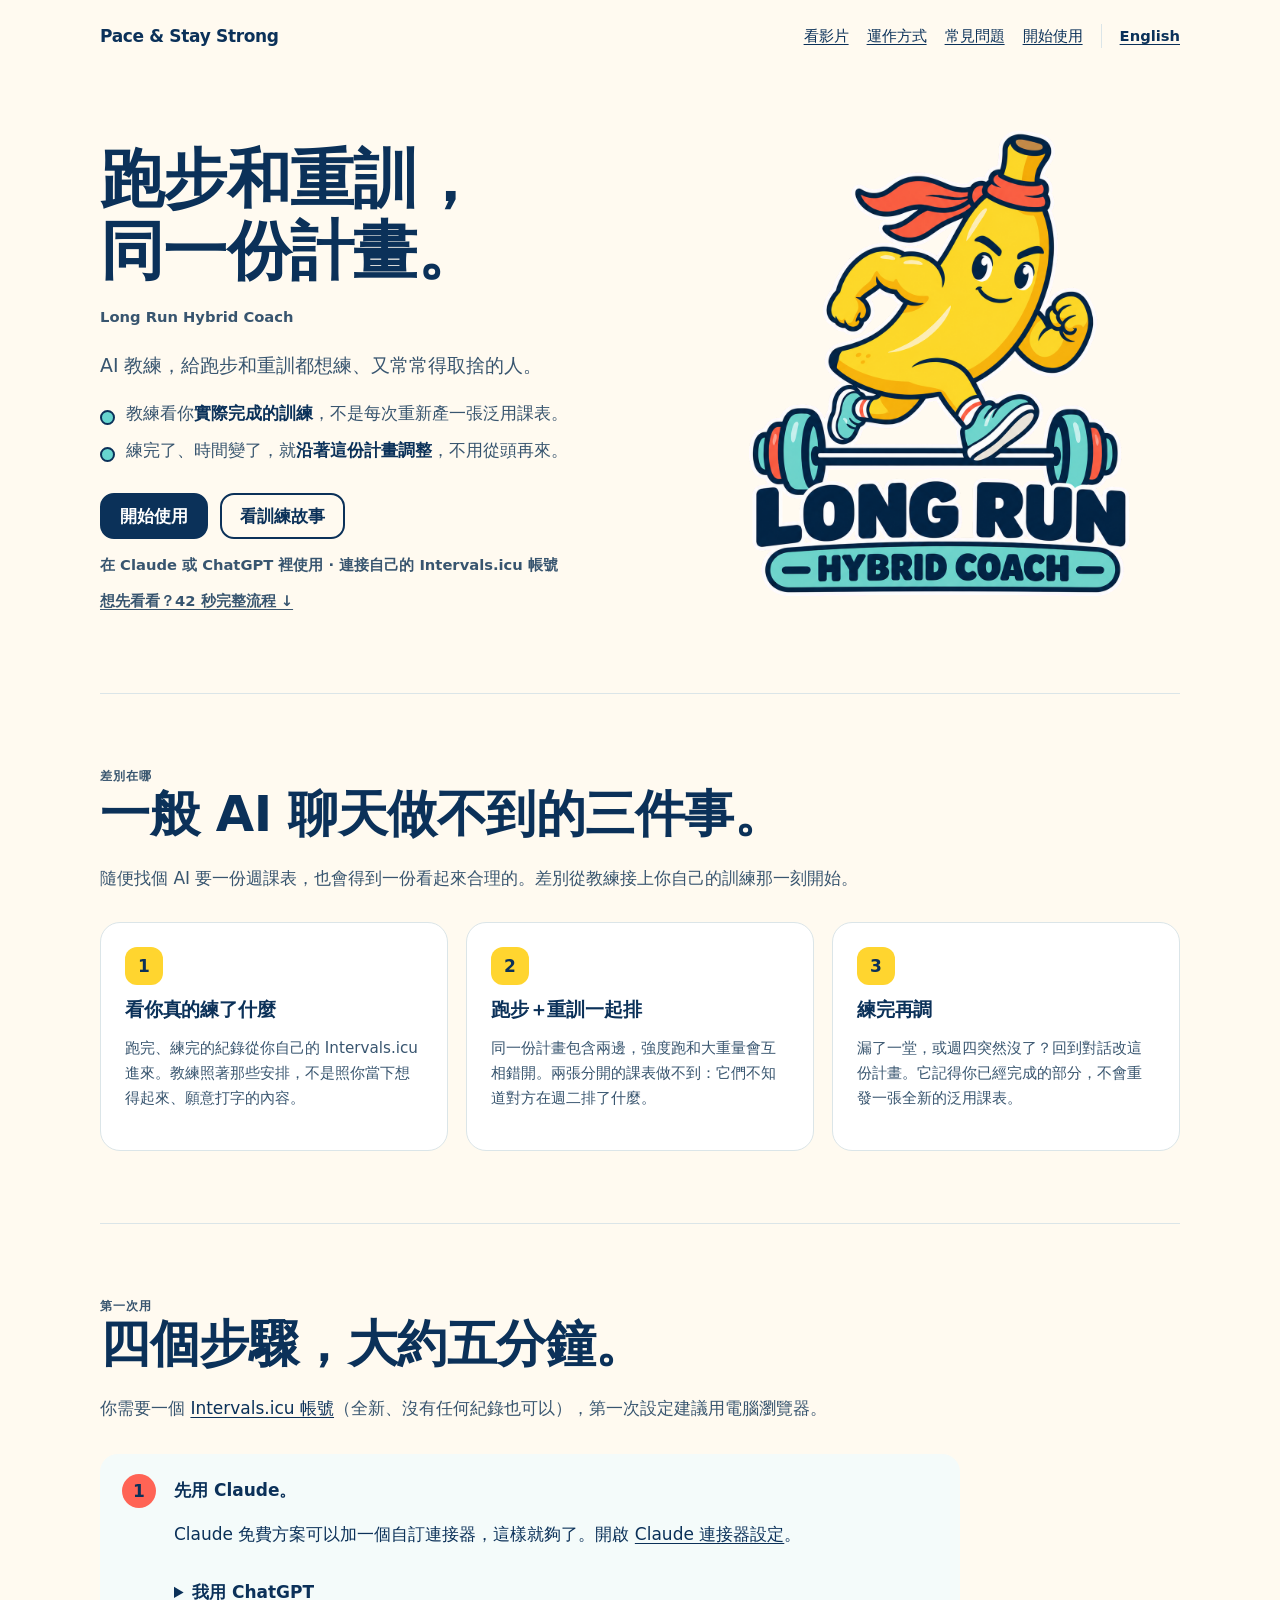
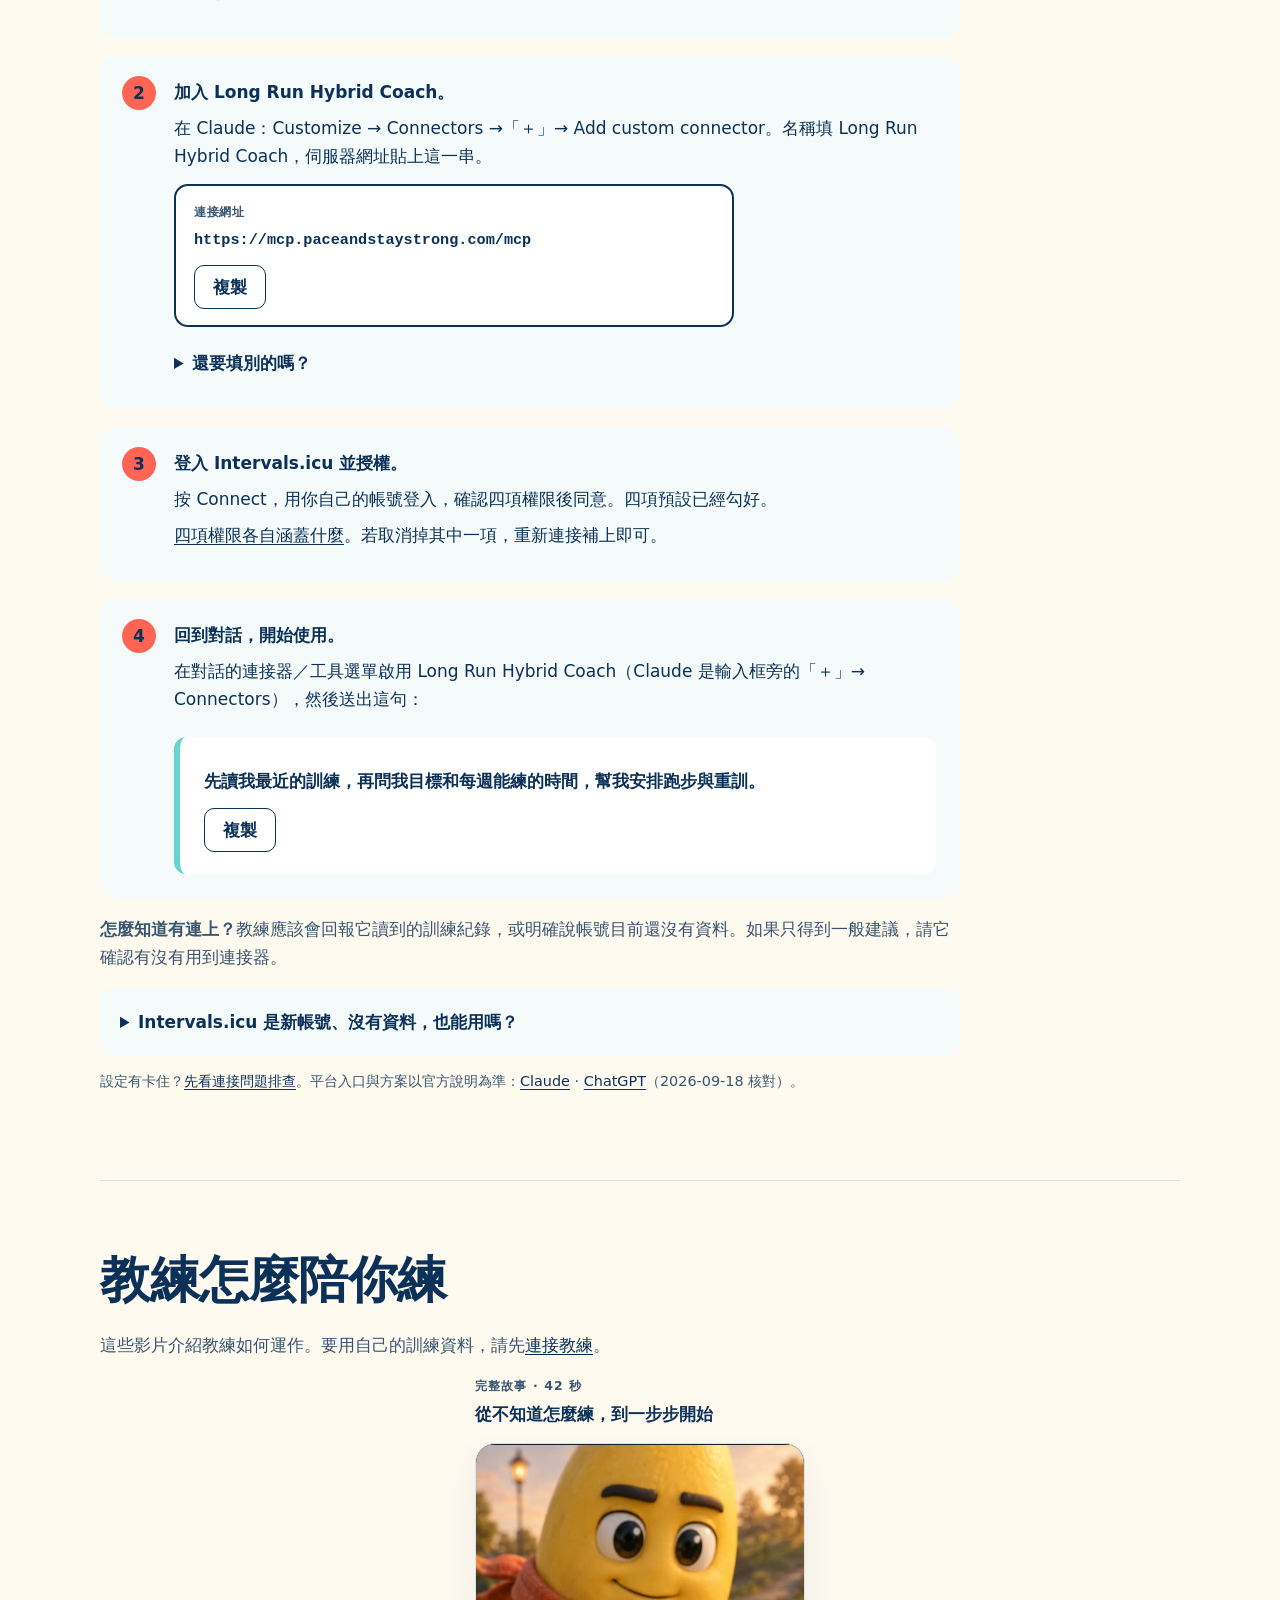
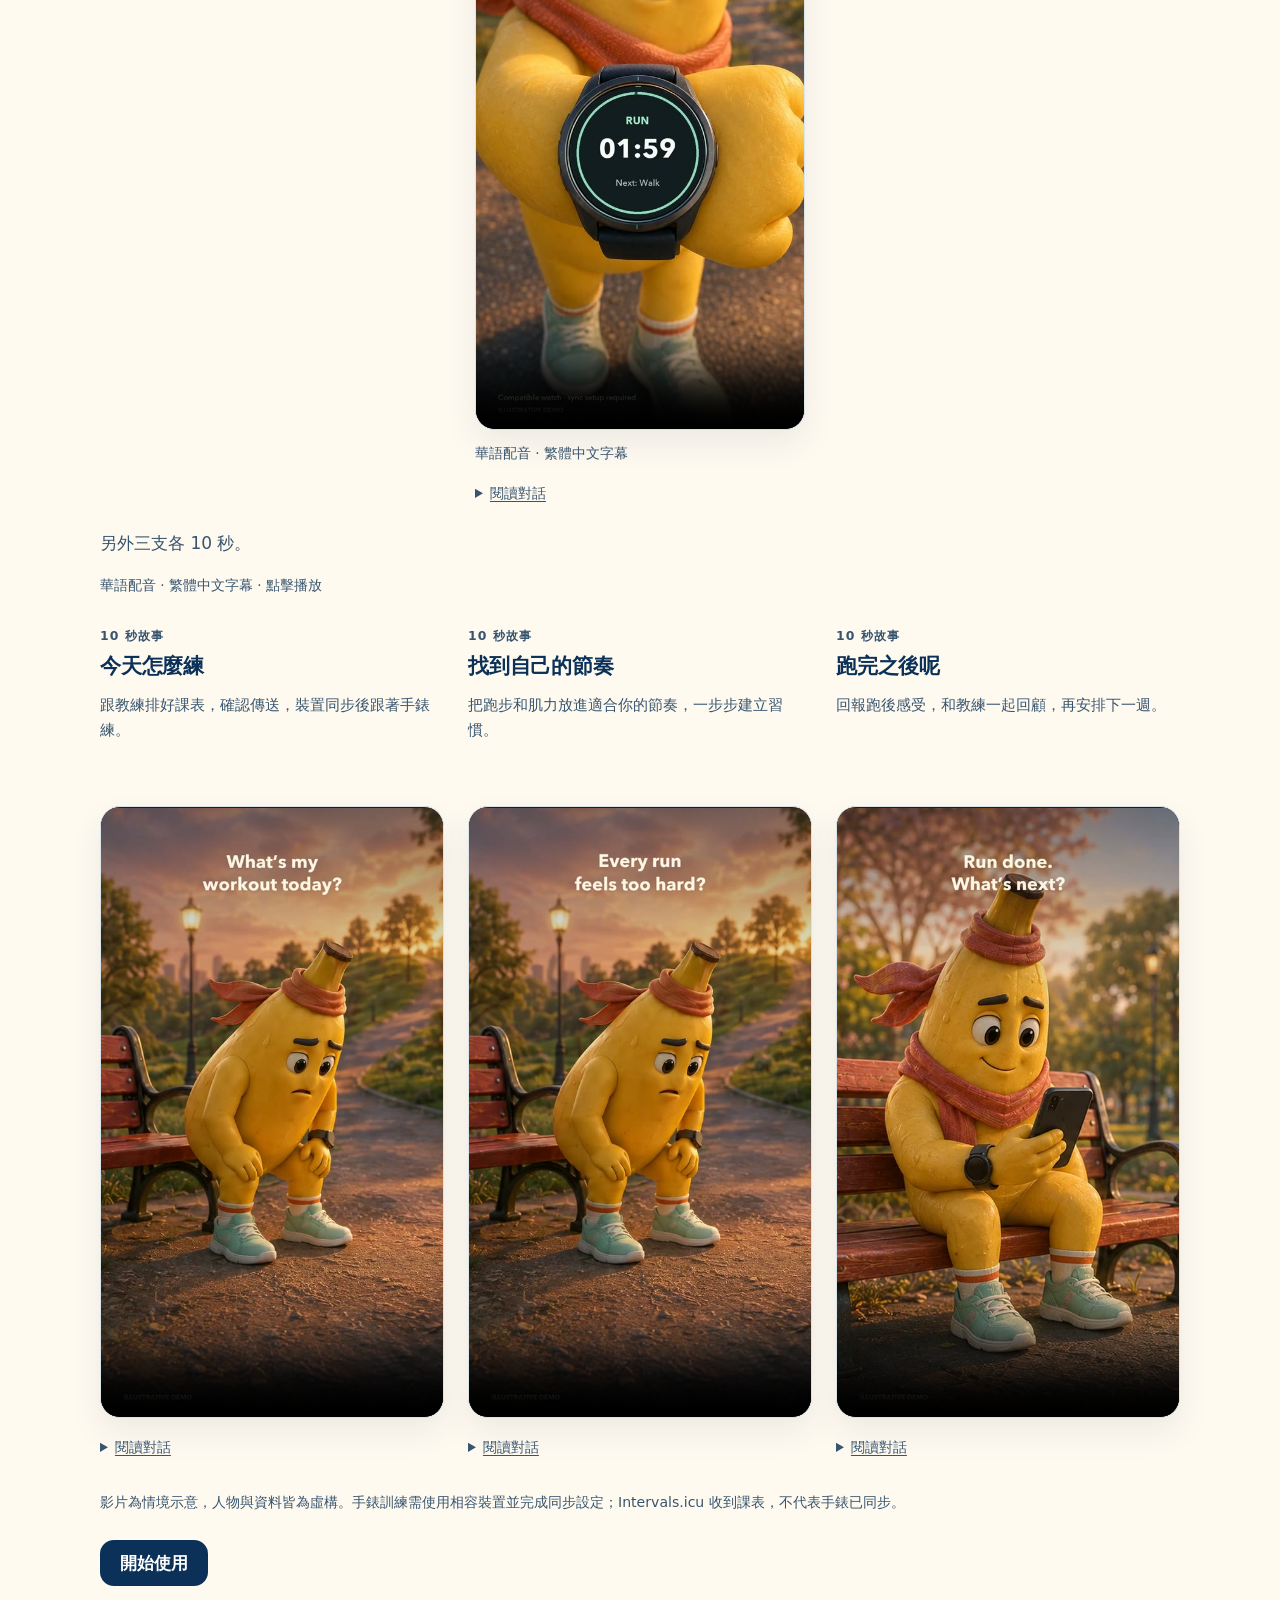
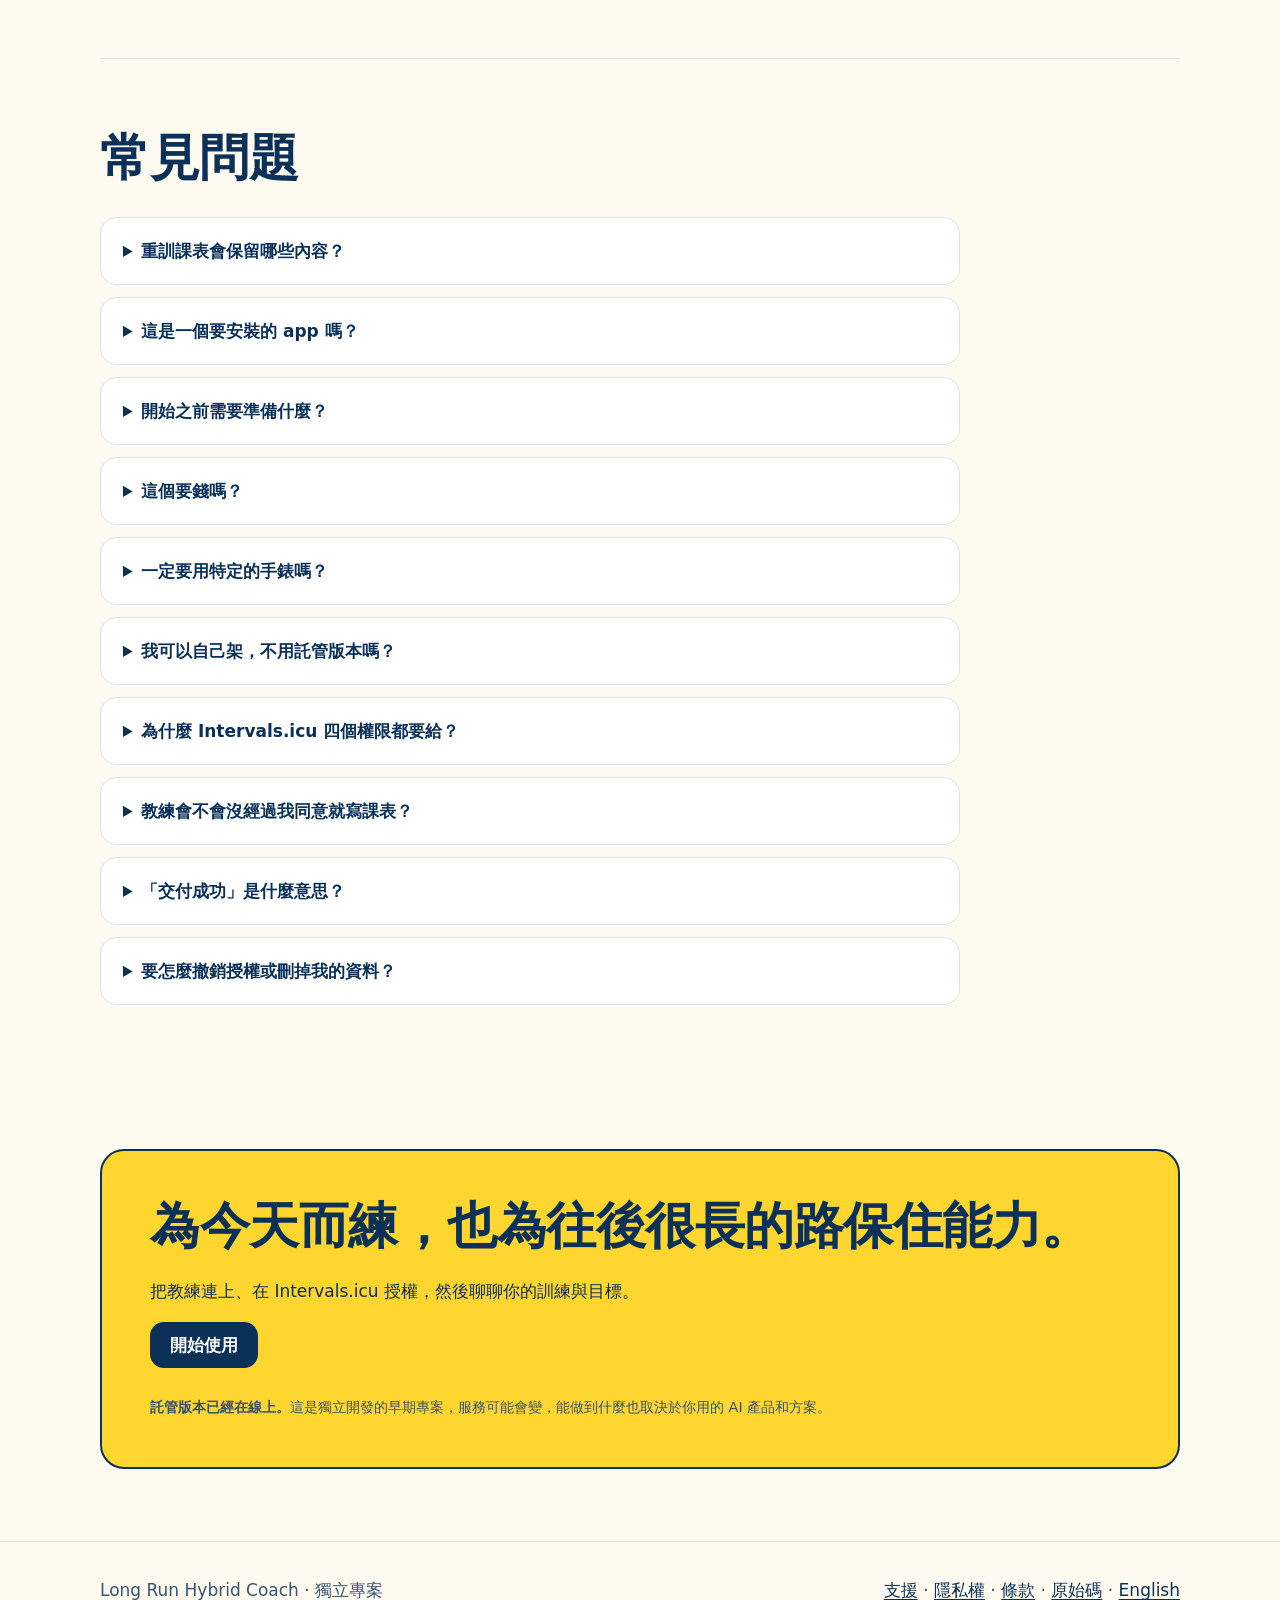
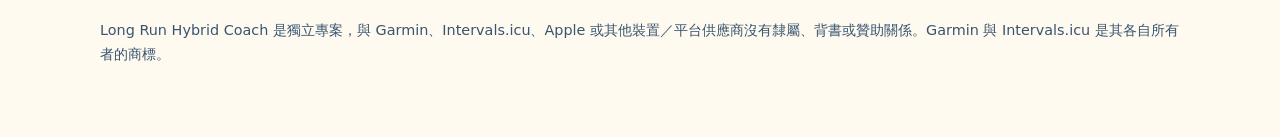
==== commit 9ce5a960: "Add the Plugin listing link and install steps for ChatGPT users The Plugin entry of Long Run Hybrid " ====
--- a/zh/index.html
+++ b/zh/index.html
@@ -69,7 +69,15 @@
         <ol class="steps setup-steps" role="list">
           <li class="step" id="client-options"><strong>先用 Claude。</strong>
             <p>Claude 免費方案可以加一個自訂連接器，這樣就夠了。開啟 <a href="https://claude.ai/customize/connectors">Claude 連接器設定</a>。</p>
-            <details class="setup-detail"><summary>我用 ChatGPT</summary><p>個人方案也可以加：ChatGPT Pro 進「外掛程式」→「＋」→ 貼上同一串伺服器網址，驗證選 OAuth。加好之後它會讀你的訓練，跟你把計畫討論到完整預覽。可能卡住的是寫入那一半——儲存計畫、記錄你練了什麼、傳送課表：OpenAI 目前把完整 MCP 寫入列為 Business、Enterprise、Edu 的 beta，<a href="https://help.openai.com/en/articles/12584461-developer-mode-and-mcp-apps-in-chatgpt">官方設定說明</a>也是這個答案會更新的地方。想一次跑完整個流程，目前請用 Claude。</p></details>
+            <details class="setup-detail"><summary>我用 ChatGPT</summary>
+              <p>ChatGPT 的外掛程式目錄上有這個教練的 Plugin 版，不用貼網址。你需要一個 Intervals.icu 帳號，而且手錶的訓練紀錄已經同步進去。</p>
+              <ol>
+                <li>開啟 <a href="https://chatgpt.com/plugins/plugin_asdk_app_6ae202f14434819180f54642d659a519">Long Run Hybrid Coach 的安裝頁</a>，按「安裝外掛程式」。還沒登入 ChatGPT 的話，會先請你登入。</li>
+                <li>連接時登入你自己的 Intervals.icu 帳號，同意活動讀取、日曆管理與運動設定三項權限。</li>
+                <li>在 ChatGPT 的對話裡，送出第四步的那句話。</li>
+              </ol>
+              <p>Plugin 版從 Intervals.icu 只讀你完成的訓練，不讀那裡的恢復資料。它的計畫和完整版（用第二步的連接網址加入的那個）各自獨立，不互通。</p>
+              <p>要在 ChatGPT 用完整版，個人方案也可以加：ChatGPT Pro 進「外掛程式」→「＋」→ 貼上同一串伺服器網址，驗證選 OAuth。加好之後它會讀你的訓練，跟你把計畫討論到完整預覽。可能卡住的是寫入那一半——儲存計畫、記錄你練了什麼、傳送課表：OpenAI 目前把完整 MCP 寫入列為 Business、Enterprise、Edu 的 beta，<a href="https://help.openai.com/en/articles/12584461-developer-mode-and-mcp-apps-in-chatgpt">官方設定說明</a>也是這個答案會更新的地方。想一次跑完整個流程，目前請用 Claude。</p></details>
           </li>
           <li class="step"><strong>加入 Long Run Hybrid Coach。</strong>
             <p>在 Claude：Customize → Connectors →「＋」→ Add custom connector。名稱填 Long Run Hybrid Coach，伺服器網址貼上這一串。</p>
